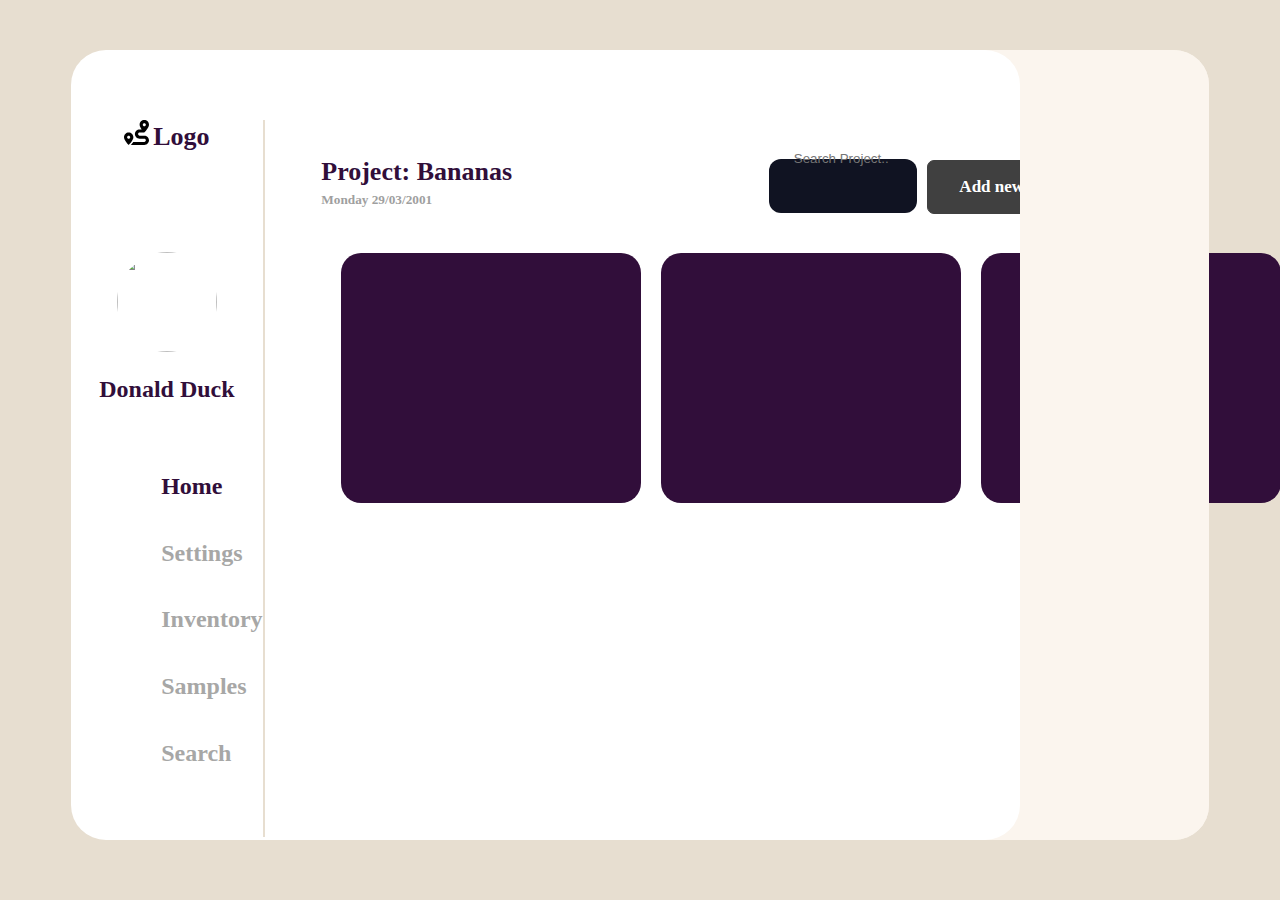
==== index.html @ 3c494915 "1" ====
<!DOCTYPE html>
<html lang="en">

<head>
    <meta charset="UTF-8">
    <meta http-equiv="X-UA-Compatible" content="IE=edge">
    <meta name="viewport" content="width=device-width, initial-scale=1.0">
    <link rel="stylesheet" href="https://cdnjs.cloudflare.com/ajax/libs/font-awesome/6.1.1/css/all.min.css"
        integrity="sha512-KfkfwYDsLkIlwQp6LFnl8zNdLGxu9YAA1QvwINks4PhcElQSvqcyVLLD9aMhXd13uQjoXtEKNosOWaZqXgel0g=="
        crossorigin="anonymous" referrerpolicy="no-referrer" />
    <link rel="stylesheet" href="style.css">
    <title>Document</title>
</head>

<body>
    <div class="main-div">

        <div class="left-div">

            <div class="inner-left-div">
                <img class="logo-img" src="./images/route-solid.svg">
                <h1>Logo</h1>
                <br>
                <img class="hero-left-img"
                    src="https://encrypted-tbn0.gstatic.com/images?q=tbn:ANd9GcQA7xiSD6hO0v89yjrR9Pq2LmM-7juZg6HToQ&usqp=CAU">
                <h2>Donald Duck</h2>
                <div class="menu-left">
                    <div class="menu-left-div">
                        <i class="fa-solid fa-house"></i>
                        <h2>Home</h2>
                    </div>
                    <div style="color: rgb(167, 167, 166);" class="menu-left-div">
                        <i class="fa-solid fa-gears"></i>
                        <h2>Settings</h2>
                    </div>
                    <div style="color: rgb(167, 167, 166);" class="menu-left-div">
                        <i class="fa-solid fa-toolbox"></i>
                        <h2>Inventory</h2>
                    </div>
                    <div style="color: rgb(167, 167, 166);" class="menu-left-div">
                        <i class="fa-solid fa-flask"></i>
                        <h2>Samples</h2>
                    </div>
                    <div style="color: rgb(167, 167, 166);" class="menu-left-div">
                        <i class="fa-solid fa-magnifying-glass"></i>
                        <h2>Search</h2>
                    </div>
                </div>
            </div>


        </div>
        <div class="ron">
            <div class="middle-div">
                <div class="middle-middle-div">
                    <div class="mid-top-bar">
                        <div class="project-mid-div">
                            <h1>Project: Bananas</h1>
                            <h5>Monday 29/03/2001</h5>
                        </div>
                     
                            <div class="inputDiv">
                             
                                    <div class="form">
                                        <form autocomplete=“off” class="form-1">
                                            <i class="fa-solid fa-magnifying-glass"></i>
                                             <input class="css-input " id="search"
                                            type="text" placeholder="Search Project.." autocomplete="off">
                                    </form>
                                    </div>
                          
                            </div>
                            <h6 href="#" class="myButton1">Add new </h6>
                   
    
                    </div>

                    <div class="middle-boxes">
                        <div class="box">

                        </div>
                        <div class="box">

                        </div>
                        <div class="box">

                        </div>
                        <div class="box">

                        </div>

                    </div>
                </div>
                
            </div>


            <div class="right-div"></div>
        </div>

    </div>
</body>

</html>
---- style.css ----
body{
   background-color: #E7DED0;
   color: #310E3A;
  
}
.main-div{
    display: grid;
    grid-template-columns: 17% 83%;
  
    width: 90%;
    margin: auto;
   margin-top: 50px;
   border-radius: 0 35px 35px 0;
 
}
.left-div{
background-color: rgb(255, 255, 255);
height:80vh;
padding-top: 70px;
border-radius: 35px 0 0 35px;


}


.inner-left-div{
    text-align: center;
    border-right: 2px solid #E7DED0;
}
.logo-img{
    width: 25px;
}
.inner-left-div > h1{
    display: inline;
    font-size: 26px;
}
.hero-left-img{
    width: 100px;
    height: 100px;
    border-radius: 50%;
    margin-top: 100px;
}
.middle-div{
    background-color: rgb(255, 255, 255);
    height:80vh;
    padding-top: 70px;
    border-radius: 0 35px 35px 0;
}
.right-div{
    background-color: #FBF5EE;
    height:80vh;
    padding-top: 70px;
    border-radius: 0 35px 35px 0;
  
    
}
.ron{
    display: grid;
    grid-template-columns: 80% 20%;
    background-color: #FBF5EE;
    border-radius: 0 35px 35px 0;
}
.menu-left-div{
    display: flex;
    justify-content: flex-start;
    padding-left: 75px;
}
.menu-left-div>i{
   margin-top: 25px;
}
.menu-left-div>h2{
    margin-left: 15px;
 }
 .menu-left-div>h2:hover{
    cursor: pointer;
 }
 .menu-left{
     margin-top: 50px;
     padding-bottom: 50px;
 }
 .mid-top-bar{
     display: flex;
    justify-content:space-between ; 
 }
 .mid-search-div{
width: 50px;
height: 50px;
background-color: #F4F4F5;

 }
 .myButton1 {
	background-color:#404040;
	border-radius:7px;
	border:1px solid #404040;
	display:inline-block;
	cursor:pointer;
	color:#ffffff;

	font-size:17px;
	padding:16px 31px;
	text-decoration:none;
    white-space: nowrap; 
    text-overflow: ellipsis;
    height: 100%;
	
}
.mid-right-top-search-div {
    display: flex;
   
}
.css-input {
  
    background-color: rgba(0,0,0,0.0);
    border-width: 0px;
    color: white;
    margin-left: 10%;
    position: relative;
   bottom: 20px;
    
   }
   .css-input:focus {
       outline:none;
   }
   .inputDiv {
    font-size: 16px;
    border-width: 0px;
    padding: 10px;
    background-color: #101322;
    color: #ffffff;
    display: inline-block;
    border-radius: 12px;
    width: 20%;
    height: 34px;
    margin-top: 39px;
    margin-right: 10px;
    margin-left: 40%;
}

.middle-middle-div{
    width:85%;
    margin: auto;
   
}
.project-mid-div{
    margin-top: 20px;
width: 300px;
white-space: nowrap; 
}
.project-mid-div>h1{
    font-size: 26px;
    margin-bottom: 0;
}
.project-mid-div>h5{
    color: #9f9f9f;
    margin-top: 5px;
    

}
.middle-boxes{
    display: flex;
    overflow-x: hidden;
   
    width: 2500px;
}
.box{
    width:300px;
    height: 250px;
    border-radius: 20px;
    background-color: #310E3A;
    margin-left: 20px;
   

}
.form{
    position: relative;
}
/* .form-1{  margin: 0;
    position: absolute;
    top: 50%;
    -ms-transform: translateY(-50%);
    transform: translateY(-50%); margin-left: 20px;
    } */
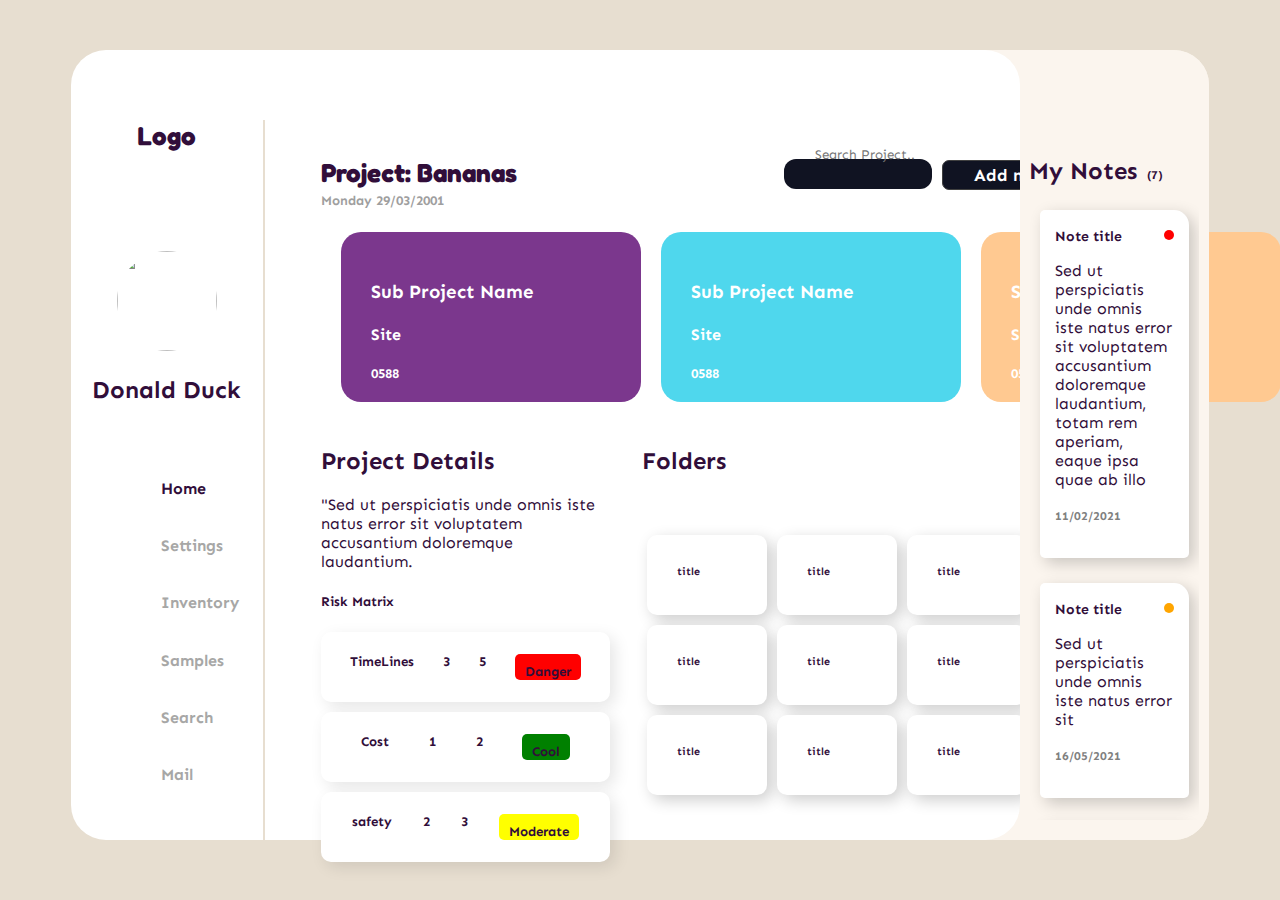
==== commit 3351cf14: "1" ====
--- a/index.html
+++ b/index.html
@@ -1,104 +1,215 @@
-<!DOCTYPE html>
-<html lang="en">
-
-<head>
-    <meta charset="UTF-8">
-    <meta http-equiv="X-UA-Compatible" content="IE=edge">
-    <meta name="viewport" content="width=device-width, initial-scale=1.0">
-    <link rel="stylesheet" href="https://cdnjs.cloudflare.com/ajax/libs/font-awesome/6.1.1/css/all.min.css"
-        integrity="sha512-KfkfwYDsLkIlwQp6LFnl8zNdLGxu9YAA1QvwINks4PhcElQSvqcyVLLD9aMhXd13uQjoXtEKNosOWaZqXgel0g=="
-        crossorigin="anonymous" referrerpolicy="no-referrer" />
-    <link rel="stylesheet" href="style.css">
-    <title>Document</title>
-</head>
-
-<body>
-    <div class="main-div">
-
-        <div class="left-div">
-
-            <div class="inner-left-div">
-                <img class="logo-img" src="./images/route-solid.svg">
-                <h1>Logo</h1>
-                <br>
-                <img class="hero-left-img"
-                    src="https://encrypted-tbn0.gstatic.com/images?q=tbn:ANd9GcQA7xiSD6hO0v89yjrR9Pq2LmM-7juZg6HToQ&usqp=CAU">
-                <h2>Donald Duck</h2>
-                <div class="menu-left">
-                    <div class="menu-left-div">
-                        <i class="fa-solid fa-house"></i>
-                        <h2>Home</h2>
-                    </div>
-                    <div style="color: rgb(167, 167, 166);" class="menu-left-div">
-                        <i class="fa-solid fa-gears"></i>
-                        <h2>Settings</h2>
-                    </div>
-                    <div style="color: rgb(167, 167, 166);" class="menu-left-div">
-                        <i class="fa-solid fa-toolbox"></i>
-                        <h2>Inventory</h2>
-                    </div>
-                    <div style="color: rgb(167, 167, 166);" class="menu-left-div">
-                        <i class="fa-solid fa-flask"></i>
-                        <h2>Samples</h2>
-                    </div>
-                    <div style="color: rgb(167, 167, 166);" class="menu-left-div">
-                        <i class="fa-solid fa-magnifying-glass"></i>
-                        <h2>Search</h2>
-                    </div>
-                </div>
-            </div>
-
-
-        </div>
-        <div class="ron">
-            <div class="middle-div">
-                <div class="middle-middle-div">
-                    <div class="mid-top-bar">
-                        <div class="project-mid-div">
-                            <h1>Project: Bananas</h1>
-                            <h5>Monday 29/03/2001</h5>
-                        </div>
-                     
-                            <div class="inputDiv">
-                             
-                                    <div class="form">
-                                        <form autocomplete=“off” class="form-1">
-                                            <i class="fa-solid fa-magnifying-glass"></i>
-                                             <input class="css-input " id="search"
-                                            type="text" placeholder="Search Project.." autocomplete="off">
-                                    </form>
-                                    </div>
-                          
-                            </div>
-                            <h6 href="#" class="myButton1">Add new </h6>
-                   
-    
-                    </div>
-
-                    <div class="middle-boxes">
-                        <div class="box">
-
-                        </div>
-                        <div class="box">
-
-                        </div>
-                        <div class="box">
-
-                        </div>
-                        <div class="box">
-
-                        </div>
-
-                    </div>
-                </div>
-                
-            </div>
-
-
-            <div class="right-div"></div>
-        </div>
-
-    </div>
-</body>
-
+<!DOCTYPE html>
+<html lang="en">
+
+<head>
+    <meta charset="UTF-8">
+    <meta http-equiv="X-UA-Compatible" content="IE=edge">
+    <meta name="viewport" content="width=device-width, initial-scale=1.0">
+    <link rel="stylesheet" href="https://cdnjs.cloudflare.com/ajax/libs/font-awesome/6.1.1/css/all.min.css"
+        integrity="sha512-KfkfwYDsLkIlwQp6LFnl8zNdLGxu9YAA1QvwINks4PhcElQSvqcyVLLD9aMhXd13uQjoXtEKNosOWaZqXgel0g=="
+        crossorigin="anonymous" referrerpolicy="no-referrer" />
+    <link rel="stylesheet" href="style.css">
+    <title>Document</title>
+</head>
+
+<body>
+    <div class="main-div">
+
+        <div class="left-div">
+
+            <div class="inner-left-div">
+               
+                <h1>Logo</h1>
+                <br>
+                <img class="hero-left-img"
+                    src="https://encrypted-tbn0.gstatic.com/images?q=tbn:ANd9GcQA7xiSD6hO0v89yjrR9Pq2LmM-7juZg6HToQ&usqp=CAU">
+                <h2>Donald Duck</h2>
+                <div class="menu-left">
+                    <div class="menu-left-div">
+                        <i class="fa-solid fa-house"></i>
+                        <h2>Home</h2>
+                    </div>
+                    <div style="color: rgb(167, 167, 166);" class="menu-left-div">
+                        <i class="fa-solid fa-gears"></i>
+                        <h2>Settings</h2>
+                    </div>
+                    <div style="color: rgb(167, 167, 166);" class="menu-left-div">
+                        <i class="fa-solid fa-toolbox"></i>
+                        <h2>Inventory</h2>
+                    </div>
+                    <div style="color: rgb(167, 167, 166);" class="menu-left-div">
+                        <i class="fa-solid fa-flask"></i>
+                        <h2>Samples</h2>
+                    </div>
+                    <div style="color: rgb(167, 167, 166);" class="menu-left-div">
+                        <i class="fa-solid fa-magnifying-glass"></i>
+                        <h2>Search</h2>
+                    </div>
+					  <div style="color: rgb(167, 167, 166);" class="menu-left-div">
+                       <i class="fa-solid fa-envelope-circle-check"></i>
+                        <h2>Mail</h2>
+                    </div>
+                </div>
+            </div>
+
+
+        </div>
+        <div class="ron">
+            <div class="middle-div">
+                <div class="middle-middle-div">
+                    <div class="mid-top-bar">
+                        <div class="project-mid-div">
+                            <h1>Project: Bananas</h1><i class="fa-solid fa-arrow-up-wide-short"></i>
+                            <h5>Monday 29/03/2001</h5>
+                        </div>
+                     
+                            <div class="inputDiv">
+                             
+                                    <div class="form">
+                                        <form autocomplete=“off” class="form-1">
+                                            <i class="fa-solid fa-magnifying-glass"></i>
+                                             <input class="css-input " id="search"
+                                            type="text" placeholder="Search Project.." autocomplete="off">
+                                    </form>
+                                    </div>
+                          
+                            </div>
+                            <h6 href="#" class="myButton1">Add new </h6>
+                   
+    
+                    </div>
+
+                    <div class="middle-boxes">
+                        <div class="box" style=" background-color:#7b378d">
+						<div>
+							<h3>Sub Project Name</h3>
+						<h4>Site</h4>
+							<h5>0588</h5>
+						</div>
+					
+
+                        </div>
+                        <div class="box" style=" background-color:#4fd7ed">
+						<div>
+							<h3>Sub Project Name</h3>
+						<h4>Site</h4>
+							<h5>0588</h5>
+						</div>
+
+                        </div>
+                        <div class="box" style=" background-color:#ffc991">
+						<div>
+							<h3>Sub Project Name</h3>
+						<h4>Site</h4>
+							<h5>0588</h5>
+						</div>
+
+                        </div>
+                     
+
+                    </div>
+					<div class="middle-bottom-div">
+					<div>
+					<h2>Project Details</h2>
+					<p>"Sed ut perspiciatis unde omnis iste natus error sit voluptatem accusantium doloremque laudantium. </p>
+					<h5>Risk Matrix</h5>
+					<div class="zz">
+					
+						<h5>TimeLines</h5>
+					<h5>3</h5>
+					<h5>5</h5>
+					<h5 class="zz-1">Danger</h5>
+					
+				
+					
+					</div>
+						<div class="zz">
+					
+						<h5>Cost</h5>
+					<h5>1</h5>
+					<h5>2</h5>
+					<h5 class="zz-2">Cool</h5>
+					
+				
+					
+					</div>
+						<div class="zz">
+					
+						<h5>safety</h5>
+					<h5>2</h5>
+					<h5>3</h5>
+					<h5 class="zz-3">Moderate</h5>
+					
+				
+					
+					</div>
+					</div>
+					<div>
+					<h2>Folders</h2>
+					<div class="xx">
+				
+					<div>
+					<i class="fa-solid fa-book"></i>
+						<h6>title</h6>
+						</div>
+						<div>
+							<i class="fa-solid fa-book-skull"></i>
+						<h6>title</h6>
+						</div>
+							<div>	<i class="fa-solid fa-user-group"></i>
+						<h6>title</h6></div>
+								<div>	<i class="fa-solid fa-calculator"></i>
+						<h6>title</h6></div>
+									<div>	<i class="fa-solid fa-square-poll-vertical"></i>
+						<h6>title</h6></div>
+										<div>	<i class="fa-solid fa-file-lines"></i>
+						<h6>title</h6></div>
+											<div>	<i class="fa-solid fa-flask-vial"></i>
+						<h6>title</h6></div>
+												<div>	<i class="fa-solid fa-registered"></i>
+						<h6>title</h6></div>
+													<div>	<i class="fa-solid fa-campground"></i>
+						<h6>title</h6></div>
+					
+					</div>
+						
+					</div>
+							
+							
+					</div>
+                </div>
+                
+            </div>
+
+
+            <div class="right-div">
+			<div class="right-top-div">
+			<div class="right-top-div-1">
+			<h2>My Notes<span style="font-size:12px;margin-left:10px;">(7)</span></h2>
+			<div class="note">
+			<h6>Note title</h6> <div></div>
+			<p>Sed ut perspiciatis unde omnis iste natus error sit voluptatem accusantium doloremque laudantium, totam rem aperiam, eaque ipsa quae ab illo</p>
+			<h5>11/02/2021</h5>
+			</div>
+			<div class="note">
+			<h6>Note title</h6> <div style="background-color:orange;"></div>
+			<p>Sed ut perspiciatis unde omnis iste natus error sit </p>
+			<h5>16/05/2021</h5>
+			</div>
+			
+					<div class="note">
+			<h6>Note title</h6> <div style="background-color:orange;"></div>
+			<p>Sed ut perspiciatis unde omnis iste natus error sit voluptatem accusantium doloremque laudantium. </p>
+			<h5>10/01/2022</h5>
+			</div>
+			</div>
+			</div>
+			
+			
+			</div>
+        </div>
+
+    </div>
+</body>
+
 </html>--- a/style.css
+++ b/style.css
@@ -1,183 +1,355 @@
-
-body{
-   background-color: #E7DED0;
-   color: #310E3A;
-  
-}
-.main-div{
-    display: grid;
-    grid-template-columns: 17% 83%;
-  
-    width: 90%;
-    margin: auto;
-   margin-top: 50px;
-   border-radius: 0 35px 35px 0;
- 
-}
-.left-div{
-background-color: rgb(255, 255, 255);
-height:80vh;
-padding-top: 70px;
-border-radius: 35px 0 0 35px;
-
-
-}
-
-
-.inner-left-div{
-    text-align: center;
-    border-right: 2px solid #E7DED0;
-}
-.logo-img{
-    width: 25px;
-}
-.inner-left-div > h1{
-    display: inline;
-    font-size: 26px;
-}
-.hero-left-img{
-    width: 100px;
-    height: 100px;
-    border-radius: 50%;
-    margin-top: 100px;
-}
-.middle-div{
-    background-color: rgb(255, 255, 255);
-    height:80vh;
-    padding-top: 70px;
-    border-radius: 0 35px 35px 0;
-}
-.right-div{
-    background-color: #FBF5EE;
-    height:80vh;
-    padding-top: 70px;
-    border-radius: 0 35px 35px 0;
-  
-    
-}
-.ron{
-    display: grid;
-    grid-template-columns: 80% 20%;
-    background-color: #FBF5EE;
-    border-radius: 0 35px 35px 0;
-}
-.menu-left-div{
-    display: flex;
-    justify-content: flex-start;
-    padding-left: 75px;
-}
-.menu-left-div>i{
-   margin-top: 25px;
-}
-.menu-left-div>h2{
-    margin-left: 15px;
- }
- .menu-left-div>h2:hover{
-    cursor: pointer;
- }
- .menu-left{
-     margin-top: 50px;
-     padding-bottom: 50px;
- }
- .mid-top-bar{
-     display: flex;
-    justify-content:space-between ; 
- }
- .mid-search-div{
-width: 50px;
-height: 50px;
-background-color: #F4F4F5;
-
- }
- .myButton1 {
-	background-color:#404040;
-	border-radius:7px;
-	border:1px solid #404040;
-	display:inline-block;
-	cursor:pointer;
-	color:#ffffff;
-
-	font-size:17px;
-	padding:16px 31px;
-	text-decoration:none;
-    white-space: nowrap; 
-    text-overflow: ellipsis;
-    height: 100%;
-	
-}
-.mid-right-top-search-div {
-    display: flex;
-   
-}
-.css-input {
-  
-    background-color: rgba(0,0,0,0.0);
-    border-width: 0px;
-    color: white;
-    margin-left: 10%;
-    position: relative;
-   bottom: 20px;
-    
-   }
-   .css-input:focus {
-       outline:none;
-   }
-   .inputDiv {
-    font-size: 16px;
-    border-width: 0px;
-    padding: 10px;
-    background-color: #101322;
-    color: #ffffff;
-    display: inline-block;
-    border-radius: 12px;
-    width: 20%;
-    height: 34px;
-    margin-top: 39px;
-    margin-right: 10px;
-    margin-left: 40%;
-}
-
-.middle-middle-div{
-    width:85%;
-    margin: auto;
-   
-}
-.project-mid-div{
-    margin-top: 20px;
-width: 300px;
-white-space: nowrap; 
-}
-.project-mid-div>h1{
-    font-size: 26px;
-    margin-bottom: 0;
-}
-.project-mid-div>h5{
-    color: #9f9f9f;
-    margin-top: 5px;
-    
-
-}
-.middle-boxes{
-    display: flex;
-    overflow-x: hidden;
-   
-    width: 2500px;
-}
-.box{
-    width:300px;
-    height: 250px;
-    border-radius: 20px;
-    background-color: #310E3A;
-    margin-left: 20px;
-   
-
-}
-.form{
-    position: relative;
-}
-/* .form-1{  margin: 0;
-    position: absolute;
-    top: 50%;
-    -ms-transform: translateY(-50%);
-    transform: translateY(-50%); margin-left: 20px;
-    } */+@import url('https://fonts.googleapis.com/css2?family=Baloo+Tammudu+2&family=Fredoka+One&family=Sen&display=swap');
+
+body{
+   background-color: #E7DED0;
+   color: #310E3A;
+  font-family: 'Fredoka One', cursive;
+}
+p{
+	
+	font-family: 'Sen', sans-serif;
+}
+h2{
+	
+	font-family: 'Sen', sans-serif;
+}
+
+h5{
+	
+	font-family: 'Sen', sans-serif;
+}
+h6{
+	
+	font-family: 'Sen', sans-serif;
+}
+.main-div{
+    display: grid;
+    grid-template-columns: 17% 83%;
+  
+    width: 90%;
+    margin: auto;
+   margin-top: 50px;
+   border-radius: 0 35px 35px 0;
+ 
+}
+.left-div{
+background-color: rgb(255, 255, 255);
+height:80vh;
+padding-top: 70px;
+border-radius: 35px 0 0 35px;
+
+
+}
+
+
+.inner-left-div{
+    text-align: center;
+    border-right: 2px solid #E7DED0;
+}
+.logo-img{
+    width: 25px;
+}
+.inner-left-div > h1{
+    display: inline;
+    font-size: 26px;
+}
+.hero-left-img{
+    width: 100px;
+    height: 100px;
+    border-radius: 50%;
+    margin-top: 100px;
+}
+.middle-div{
+    background-color: rgb(255, 255, 255);
+    height:80vh;
+    padding-top: 70px;
+    border-radius: 0 35px 35px 0;
+}
+.right-div{
+    background-color: #FBF5EE;
+    height:80vh;
+    padding-top: 70px;
+    border-radius: 0 35px 35px 0;
+  
+    
+}
+.ron{
+    display: grid;
+    grid-template-columns: 80% 20%;
+    background-color: #FBF5EE;
+    border-radius: 0 35px 35px 0;
+}
+.menu-left-div{
+    display: flex;
+    justify-content: flex-start;
+    padding-left: 75px;
+}
+.menu-left-div>i{
+   margin-top: 25px;
+}
+.menu-left-div>h2{
+    margin-left: 15px;
+	font-size:16px;
+	margin-top:25px;
+ }
+ .menu-left-div>h2:hover{
+    cursor: pointer;
+ }
+  .menu-left-div>i:hover{
+    cursor: pointer;
+ }
+ .menu-left{
+     margin-top: 50px;
+     padding-bottom: 50px;
+ }
+ .mid-top-bar{
+     display: flex;
+    justify-content:space-between ; 
+ }
+ .mid-search-div{
+width: 50px;
+height: 50px;
+background-color: #F4F4F5;
+
+ }
+ .myButton1 {
+	background-color:#101322;
+	border-radius:7px;
+	border:1px solid #404040;
+	display:inline-block;
+	cursor:pointer;
+	color:#ffffff;
+
+	font-size:17px;
+	padding:4px 31px;
+	text-decoration:none;
+    white-space: nowrap; 
+    text-overflow: ellipsis;
+    height: 100%;
+
+	
+}
+.mid-right-top-search-div {
+    display: flex;
+   
+}
+.css-input {
+  
+    background-color: rgba(0,0,0,0.0);
+    border-width: 0px;
+    color: white;
+    margin-left: 15%;
+    position: relative;
+   bottom: 20px;
+  font-family: 'Sen', sans-serif;
+    
+   }
+   .css-input:focus {
+       outline:none;
+   }
+   .inputDiv {
+    font-size: 16px;
+    border-width: 0px;
+    padding: 10px;
+    background-color: #101322;
+    color: #ffffff;
+    display: inline-block;
+    border-radius: 12px;
+    width: 20%;
+    height: 10px;
+    margin-top: 39px;
+    margin-right: 10px;
+    margin-left: 40%;
+}
+
+.middle-middle-div{
+    width:85%;
+    margin: auto;
+   
+}
+.middle-middle-div{
+    width:85%;
+    margin: auto;
+   
+}
+.project-mid-div{
+    margin-top: 20px;
+width: 300px;
+white-space: nowrap; 
+}
+.project-mid-div>h1{
+    font-size: 26px;
+    margin-bottom: 0;
+	display:inline-block;
+}
+.project-mid-div>i{
+    margin-left:10px;
+}
+.project-mid-div>i:hover{
+    cursor:pointer;
+}
+.project-mid-div>h5{
+    color: #9f9f9f;
+    margin-top: 5px;
+    
+
+}
+.middle-boxes{
+    display: flex;
+    overflow-x: hidden;
+   
+    width: 2500px;
+}
+.box{
+    width:300px;
+    height: 170px;
+    border-radius: 20px;
+    background-color: #310E3A;
+    margin-left: 20px;
+	font-family: 'Sen', sans-serif;
+   
+
+}
+.box > div{
+	padding-top:30px;
+ color:white;
+ width:80%;
+ margin:auto;
+   
+
+}
+.box:hover{
+cursor:pointer;
+   
+
+}
+.form{
+    position: relative;
+	bottom:6px;
+}
+.middle-bottom-div{
+	margin-top:25px;
+
+	height:400px;
+	display:grid;
+	grid-template-columns: 50% 50%;
+}
+.middle-bottom-div>div>p{
+	width:90%;
+}
+.zz{
+	width:90%;
+	height:70px;
+background-color: white;
+	margin-top:10px;
+		-webkit-box-shadow: 5px 5px 16px 0px rgba(0,0,0,0.1); 
+box-shadow: 5px 5px 16px 0px rgba(0,0,0,0.1);
+border-radius:10px;
+display:flex;
+    justify-content: space-evenly;
+}
+
+
+
+.zz-1{
+	background-color:red;
+	padding:10px;
+	border-radius:5px;
+}
+.zz-2{
+	background-color:green;
+	padding:10px;
+	border-radius:5px;
+}
+.zz-3{
+	background-color:yellow;
+	padding:10px;
+	border-radius:5px;
+}
+
+.xx{
+	margin-top:55px;
+	display:grid;
+	  grid-template-columns: auto auto auto;
+	}
+.xx>div{
+	width:120px;
+	height:80px;
+	    background-color: white;
+	margin:5px;
+	border-radius:10px;
+	color: #310E3A;
+	-webkit-box-shadow: 5px 5px 16px 0px rgba(0,0,0,0.2); 
+box-shadow: 5px 5px 16px 0px rgba(0,0,0,0.2);
+}	
+.xx{
+width:100px;
+}
+.xx>div>i{
+	margin-top:25px;
+	margin-left:30px;
+	
+}	
+.xx>div>h6{
+	margin-top:10px;
+	margin-left:30px;
+}
+.xx>div>i:hover{
+cursor:pointer;
+	
+}	
+.right-top-div{
+	width:90%;
+	margin:auto;
+	height:700px;
+	overflow-y:scroll;
+	
+}
+.right-top-div::-webkit-scrollbar {
+  display: none;
+}
+.right-top-div-1{
+	
+	margin-top:36px;
+	
+}
+.note{
+	
+	width:70%;
+	margin:auto;
+	background-color:yellow;
+	border-radius:5px 15px 5px 5px;
+	background-color:white;
+		padding:15px ;
+			-webkit-box-shadow: 5px 5px 16px 0px rgba(0,0,0,0.2); 
+box-shadow: 5px 5px 16px 0px rgba(0,0,0,0.2);
+margin-top:25px;
+
+}
+.note>div{
+	background-color:red;
+	width:10px;
+	height:10px;
+	border-radius:50%;
+	display:inline-block;
+	float:right;
+	margin-top:5px;
+	
+	
+}
+.note > h6{
+	display:inline-block;
+	font-size:14px;
+	margin:0;
+
+}
+.note>h5{
+	color:gray;
+	font-size:12px; 
+	
+}
+.note>div:hover{
+	
+	cursor:pointer;
+}
+	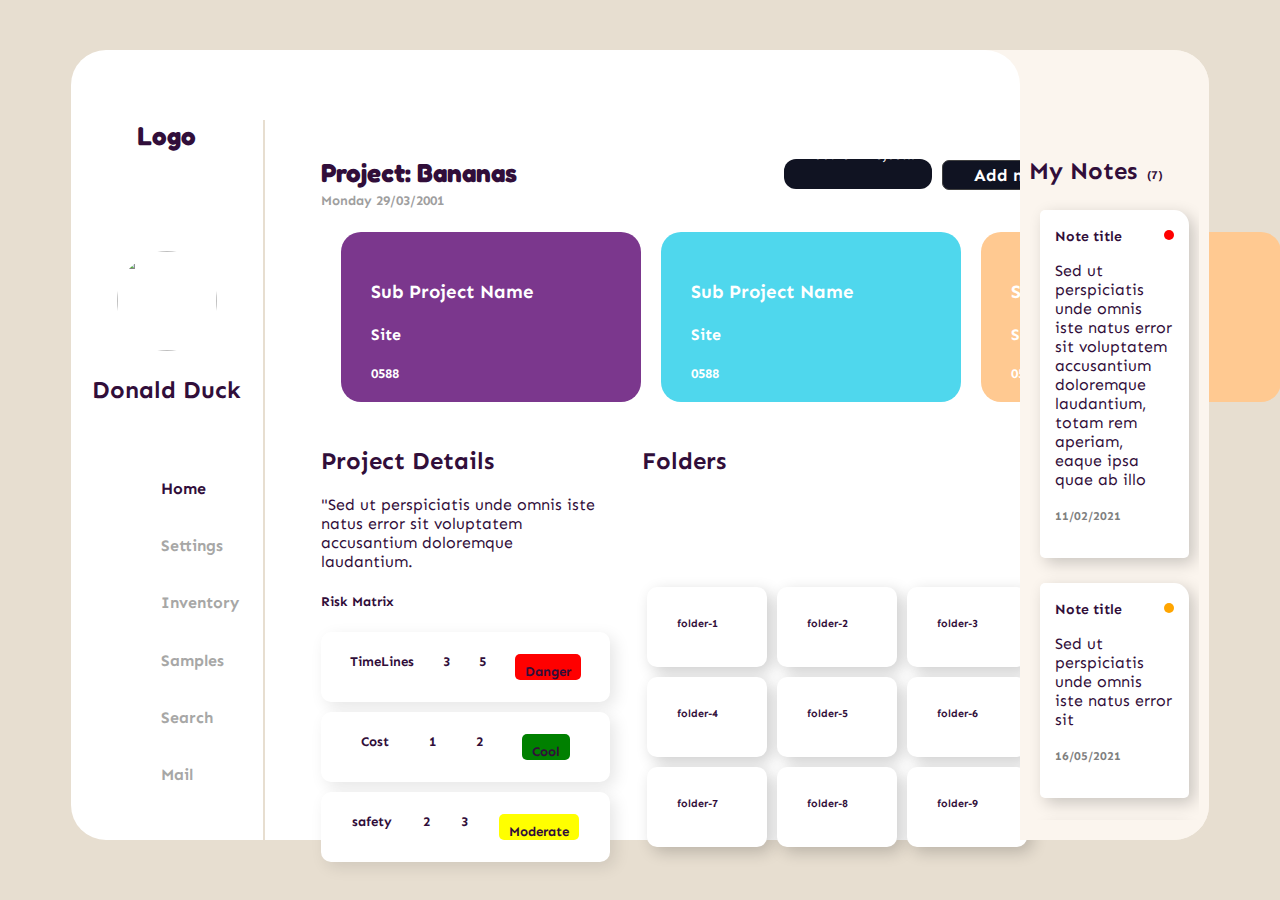
==== commit e35c63bd: "1" ====
--- a/index.html
+++ b/index.html
@@ -1,215 +1,246 @@
-<!DOCTYPE html>
-<html lang="en">
-
-<head>
-    <meta charset="UTF-8">
-    <meta http-equiv="X-UA-Compatible" content="IE=edge">
-    <meta name="viewport" content="width=device-width, initial-scale=1.0">
-    <link rel="stylesheet" href="https://cdnjs.cloudflare.com/ajax/libs/font-awesome/6.1.1/css/all.min.css"
-        integrity="sha512-KfkfwYDsLkIlwQp6LFnl8zNdLGxu9YAA1QvwINks4PhcElQSvqcyVLLD9aMhXd13uQjoXtEKNosOWaZqXgel0g=="
-        crossorigin="anonymous" referrerpolicy="no-referrer" />
-    <link rel="stylesheet" href="style.css">
-    <title>Document</title>
-</head>
-
-<body>
-    <div class="main-div">
-
-        <div class="left-div">
-
-            <div class="inner-left-div">
-               
-                <h1>Logo</h1>
-                <br>
-                <img class="hero-left-img"
-                    src="https://encrypted-tbn0.gstatic.com/images?q=tbn:ANd9GcQA7xiSD6hO0v89yjrR9Pq2LmM-7juZg6HToQ&usqp=CAU">
-                <h2>Donald Duck</h2>
-                <div class="menu-left">
-                    <div class="menu-left-div">
-                        <i class="fa-solid fa-house"></i>
-                        <h2>Home</h2>
-                    </div>
-                    <div style="color: rgb(167, 167, 166);" class="menu-left-div">
-                        <i class="fa-solid fa-gears"></i>
-                        <h2>Settings</h2>
-                    </div>
-                    <div style="color: rgb(167, 167, 166);" class="menu-left-div">
-                        <i class="fa-solid fa-toolbox"></i>
-                        <h2>Inventory</h2>
-                    </div>
-                    <div style="color: rgb(167, 167, 166);" class="menu-left-div">
-                        <i class="fa-solid fa-flask"></i>
-                        <h2>Samples</h2>
-                    </div>
-                    <div style="color: rgb(167, 167, 166);" class="menu-left-div">
-                        <i class="fa-solid fa-magnifying-glass"></i>
-                        <h2>Search</h2>
-                    </div>
-					  <div style="color: rgb(167, 167, 166);" class="menu-left-div">
-                       <i class="fa-solid fa-envelope-circle-check"></i>
-                        <h2>Mail</h2>
-                    </div>
-                </div>
-            </div>
-
-
-        </div>
-        <div class="ron">
-            <div class="middle-div">
-                <div class="middle-middle-div">
-                    <div class="mid-top-bar">
-                        <div class="project-mid-div">
-                            <h1>Project: Bananas</h1><i class="fa-solid fa-arrow-up-wide-short"></i>
-                            <h5>Monday 29/03/2001</h5>
-                        </div>
-                     
-                            <div class="inputDiv">
-                             
-                                    <div class="form">
-                                        <form autocomplete=“off” class="form-1">
-                                            <i class="fa-solid fa-magnifying-glass"></i>
-                                             <input class="css-input " id="search"
-                                            type="text" placeholder="Search Project.." autocomplete="off">
-                                    </form>
-                                    </div>
-                          
-                            </div>
-                            <h6 href="#" class="myButton1">Add new </h6>
-                   
-    
-                    </div>
-
-                    <div class="middle-boxes">
-                        <div class="box" style=" background-color:#7b378d">
-						<div>
-							<h3>Sub Project Name</h3>
-						<h4>Site</h4>
-							<h5>0588</h5>
-						</div>
-					
-
-                        </div>
-                        <div class="box" style=" background-color:#4fd7ed">
-						<div>
-							<h3>Sub Project Name</h3>
-						<h4>Site</h4>
-							<h5>0588</h5>
-						</div>
-
-                        </div>
-                        <div class="box" style=" background-color:#ffc991">
-						<div>
-							<h3>Sub Project Name</h3>
-						<h4>Site</h4>
-							<h5>0588</h5>
-						</div>
-
-                        </div>
-                     
-
-                    </div>
-					<div class="middle-bottom-div">
-					<div>
-					<h2>Project Details</h2>
-					<p>"Sed ut perspiciatis unde omnis iste natus error sit voluptatem accusantium doloremque laudantium. </p>
-					<h5>Risk Matrix</h5>
-					<div class="zz">
-					
-						<h5>TimeLines</h5>
-					<h5>3</h5>
-					<h5>5</h5>
-					<h5 class="zz-1">Danger</h5>
-					
-				
-					
-					</div>
-						<div class="zz">
-					
-						<h5>Cost</h5>
-					<h5>1</h5>
-					<h5>2</h5>
-					<h5 class="zz-2">Cool</h5>
-					
-				
-					
-					</div>
-						<div class="zz">
-					
-						<h5>safety</h5>
-					<h5>2</h5>
-					<h5>3</h5>
-					<h5 class="zz-3">Moderate</h5>
-					
-				
-					
-					</div>
-					</div>
-					<div>
-					<h2>Folders</h2>
-					<div class="xx">
-				
-					<div>
-					<i class="fa-solid fa-book"></i>
-						<h6>title</h6>
-						</div>
-						<div>
-							<i class="fa-solid fa-book-skull"></i>
-						<h6>title</h6>
-						</div>
-							<div>	<i class="fa-solid fa-user-group"></i>
-						<h6>title</h6></div>
-								<div>	<i class="fa-solid fa-calculator"></i>
-						<h6>title</h6></div>
-									<div>	<i class="fa-solid fa-square-poll-vertical"></i>
-						<h6>title</h6></div>
-										<div>	<i class="fa-solid fa-file-lines"></i>
-						<h6>title</h6></div>
-											<div>	<i class="fa-solid fa-flask-vial"></i>
-						<h6>title</h6></div>
-												<div>	<i class="fa-solid fa-registered"></i>
-						<h6>title</h6></div>
-													<div>	<i class="fa-solid fa-campground"></i>
-						<h6>title</h6></div>
-					
-					</div>
-						
-					</div>
-							
-							
-					</div>
-                </div>
-                
-            </div>
-
-
-            <div class="right-div">
-			<div class="right-top-div">
-			<div class="right-top-div-1">
-			<h2>My Notes<span style="font-size:12px;margin-left:10px;">(7)</span></h2>
-			<div class="note">
-			<h6>Note title</h6> <div></div>
-			<p>Sed ut perspiciatis unde omnis iste natus error sit voluptatem accusantium doloremque laudantium, totam rem aperiam, eaque ipsa quae ab illo</p>
-			<h5>11/02/2021</h5>
-			</div>
-			<div class="note">
-			<h6>Note title</h6> <div style="background-color:orange;"></div>
-			<p>Sed ut perspiciatis unde omnis iste natus error sit </p>
-			<h5>16/05/2021</h5>
-			</div>
-			
-					<div class="note">
-			<h6>Note title</h6> <div style="background-color:orange;"></div>
-			<p>Sed ut perspiciatis unde omnis iste natus error sit voluptatem accusantium doloremque laudantium. </p>
-			<h5>10/01/2022</h5>
-			</div>
-			</div>
-			</div>
-			
-			
-			</div>
-        </div>
-
-    </div>
-</body>
-
+<!DOCTYPE html>
+<html lang="en">
+
+<head>
+    <meta charset="UTF-8">
+    <meta http-equiv="X-UA-Compatible" content="IE=edge">
+    <meta name="viewport" content="width=device-width, initial-scale=1.0">
+    <link rel="stylesheet" href="https://cdnjs.cloudflare.com/ajax/libs/font-awesome/6.1.1/css/all.min.css"
+        integrity="sha512-KfkfwYDsLkIlwQp6LFnl8zNdLGxu9YAA1QvwINks4PhcElQSvqcyVLLD9aMhXd13uQjoXtEKNosOWaZqXgel0g=="
+        crossorigin="anonymous" referrerpolicy="no-referrer" />
+    <link rel="stylesheet" href="style.css">
+    <title>Document</title>
+</head>
+
+<body>
+    <div class="main-div">
+
+        <div class="left-div">
+
+            <div class="inner-left-div">
+
+                <h1>Logo</h1>
+                <br>
+                <img class="hero-left-img"
+                    src="https://encrypted-tbn0.gstatic.com/images?q=tbn:ANd9GcQA7xiSD6hO0v89yjrR9Pq2LmM-7juZg6HToQ&usqp=CAU">
+                <h2>Donald Duck</h2>
+                <div class="menu-left">
+                    <div class="menu-left-div"  >
+                        <i class="fa-solid fa-house" onclick="Home()"></i>
+                        <h2>Home</h2>
+                    </div>
+                    <div style="color: rgb(167, 167, 166);" class="menu-left-div">
+                        <i class="fa-solid fa-gears"></i>
+                        <h2>Settings</h2>
+                    </div>
+                    <div style="color: rgb(167, 167, 166);" class="menu-left-div">
+                        <i class="fa-solid fa-toolbox"></i>
+                        <h2>Inventory</h2>
+                    </div>
+                    <div style="color: rgb(167, 167, 166);" class="menu-left-div">
+                        <i class="fa-solid fa-flask"></i>
+                        <h2>Samples</h2>
+                    </div>
+                    <div style="color: rgb(167, 167, 166);" class="menu-left-div">
+                        <i class="fa-solid fa-magnifying-glass"></i>
+                        <h2>Search</h2>
+                    </div>
+                    <div style="color: rgb(167, 167, 166);" class="menu-left-div">
+                        <i class="fa-solid fa-envelope-circle-check"></i>
+                        <h2>Mail</h2>
+                    </div>
+                </div>
+            </div>
+
+
+        </div>
+        <div class="ron">
+            <div class="middle-div">
+                <div class="middle-middle-div" id="middle-middle-div">
+                    <div class="mid-top-bar">
+                        <div class="project-mid-div">
+                            <h1>Project: Bananas</h1><i class="fa-solid fa-arrow-up-wide-short"></i>
+                            <h5>Monday 29/03/2001</h5>
+                        </div>
+
+                        <div class="inputDiv">
+
+                            <div class="form">
+                                <form autocomplete=“off” class="form-1">
+                                    <i class="fa-solid fa-magnifying-glass"></i>
+                                    <input class="css-input " id="search" type="text" placeholder="Search Project.."
+                                        autocomplete="off">
+                                </form>
+                            </div>
+
+                        </div>
+                        <h6 href="#" class="myButton1">Add new </h6>
+
+
+                    </div>
+
+                    <div class="middle-boxes">
+                        <div class="box" style=" background-color:#7b378d">
+                            <div>
+                                <h3>Sub Project Name</h3>
+                                <h4>Site</h4>
+                                <h5>0588</h5>
+                            </div>
+
+
+                        </div>
+                        <div class="box" style=" background-color:#4fd7ed">
+                            <div>
+                                <h3>Sub Project Name</h3>
+                                <h4>Site</h4>
+                                <h5>0588</h5>
+                            </div>
+
+                        </div>
+                        <div class="box" style=" background-color:#ffc991">
+                            <div>
+                                <h3>Sub Project Name</h3>
+                                <h4>Site</h4>
+                                <h5>0588</h5>
+                            </div>
+
+                        </div>
+
+
+                    </div>
+                    <div class="middle-bottom-div">
+                        <div>
+                            <h2>Project Details</h2>
+                            <p>"Sed ut perspiciatis unde omnis iste natus error sit voluptatem accusantium doloremque
+                                laudantium. </p>
+                            <h5>Risk Matrix</h5>
+                            <div class="zz">
+
+                                <h5>TimeLines</h5>
+                                <h5>3</h5>
+                                <h5>5</h5>
+                                <h5 class="zz-1">Danger</h5>
+
+
+
+                            </div>
+                            <div class="zz">
+
+                                <h5>Cost</h5>
+                                <h5>1</h5>
+                                <h5>2</h5>
+                                <h5 class="zz-2">Cool</h5>
+
+
+
+                            </div>
+                            <div class="zz">
+
+                                <h5>safety</h5>
+                                <h5>2</h5>
+                                <h5>3</h5>
+                                <h5 class="zz-3">Moderate</h5>
+
+
+
+                            </div>
+                        </div>
+                        <div>
+                            <h2>Folders</h2>
+                            <h6 id="folder-name">fsdff<span><i class="fa-solid fa-arrow-up-short-wide"></i></span></h6>
+                            <div class="xx" id="xx">
+                               
+                                    <!-- <div >
+                                        <i onclick="EnterSubFolder()" class="fa-solid fa-book"></i>
+                                        <h6 >menu 1</h6>
+                                    </div>
+                                    <div>
+                                        <i class="fa-solid fa-book-skull"></i>
+                                        <h6>menu 2</h6>
+                                    </div>
+                                    <div> <i class="fa-solid fa-user-group"></i>
+                                        <h6>menu 3</h6>
+                                    </div>
+                                    <div> <i class="fa-solid fa-calculator"></i>
+                                        <h6>menu 4</h6>
+                                    </div>
+                                    <div> <i class="fa-solid fa-square-poll-vertical"></i>
+                                        <h6>menu 5</h6>
+                                    </div>
+                                    <div> <i class="fa-solid fa-file-lines"></i>
+                                        <h6>menu 6</h6>
+                                    </div>
+                                    <div> <i class="fa-solid fa-flask-vial"></i>
+                                        <h6>menu 7</h6>
+                                    </div>
+                                    <div> <i class="fa-solid fa-registered"></i>
+                                        <h6>menu 8</h6>
+                                    </div>
+                                    <div> <i class="fa-solid fa-campground"></i>
+                                        <h6>menu 9</h6>
+                                    </div> -->
+                               
+                                
+
+                            </div>
+                            <div class="xx xx-x">
+
+                                <div>
+                                    <i onclick="" class="fa-solid fa-book"></i>
+                                    <h6 >menu 1</h6>
+                                </div>
+                                <div>
+                                    <i class="fa-solid fa-book-skull"></i>
+                                    <h6>menu 2</h6>
+                                </div>
+                              
+
+                            </div>
+
+                        </div>
+
+
+                    </div>
+                </div>
+
+            </div>
+
+
+            <div class="right-div">
+                <div class="right-top-div">
+                    <div class="right-top-div-1">
+                        <h2>My Notes<span style="font-size:12px;margin-left:10px;">(7)</span></h2>
+                        <div class="note">
+                            <h6>Note title</h6>
+                            <div></div>
+                            <p>Sed ut perspiciatis unde omnis iste natus error sit voluptatem accusantium doloremque
+                                laudantium, totam rem aperiam, eaque ipsa quae ab illo</p>
+                            <h5>11/02/2021</h5>
+                        </div>
+                        <div class="note">
+                            <h6>Note title</h6>
+                            <div style="background-color:orange;"></div>
+                            <p>Sed ut perspiciatis unde omnis iste natus error sit </p>
+                            <h5>16/05/2021</h5>
+                        </div>
+
+                        <div class="note">
+                            <h6>Note title</h6>
+                            <div style="background-color:orange;"></div>
+                            <p>Sed ut perspiciatis unde omnis iste natus error sit voluptatem accusantium doloremque
+                                laudantium. </p>
+                            <h5>10/01/2022</h5>
+                        </div>
+                    </div>
+                </div>
+
+
+            </div>
+        </div>
+
+    </div>
+    <script src="main.js"></script>
+    
+</body>
+
 </html>--- a/style.css
+++ b/style.css
@@ -1,355 +1,368 @@
-@import url('https://fonts.googleapis.com/css2?family=Baloo+Tammudu+2&family=Fredoka+One&family=Sen&display=swap');
-
-body{
-   background-color: #E7DED0;
-   color: #310E3A;
-  font-family: 'Fredoka One', cursive;
-}
-p{
-	
-	font-family: 'Sen', sans-serif;
-}
-h2{
-	
-	font-family: 'Sen', sans-serif;
-}
-
-h5{
-	
-	font-family: 'Sen', sans-serif;
-}
-h6{
-	
-	font-family: 'Sen', sans-serif;
-}
-.main-div{
-    display: grid;
-    grid-template-columns: 17% 83%;
-  
-    width: 90%;
-    margin: auto;
-   margin-top: 50px;
-   border-radius: 0 35px 35px 0;
- 
-}
-.left-div{
-background-color: rgb(255, 255, 255);
-height:80vh;
-padding-top: 70px;
-border-radius: 35px 0 0 35px;
-
-
-}
-
-
-.inner-left-div{
-    text-align: center;
-    border-right: 2px solid #E7DED0;
-}
-.logo-img{
-    width: 25px;
-}
-.inner-left-div > h1{
-    display: inline;
-    font-size: 26px;
-}
-.hero-left-img{
-    width: 100px;
-    height: 100px;
-    border-radius: 50%;
-    margin-top: 100px;
-}
-.middle-div{
-    background-color: rgb(255, 255, 255);
-    height:80vh;
-    padding-top: 70px;
-    border-radius: 0 35px 35px 0;
-}
-.right-div{
-    background-color: #FBF5EE;
-    height:80vh;
-    padding-top: 70px;
-    border-radius: 0 35px 35px 0;
-  
-    
-}
-.ron{
-    display: grid;
-    grid-template-columns: 80% 20%;
-    background-color: #FBF5EE;
-    border-radius: 0 35px 35px 0;
-}
-.menu-left-div{
-    display: flex;
-    justify-content: flex-start;
-    padding-left: 75px;
-}
-.menu-left-div>i{
-   margin-top: 25px;
-}
-.menu-left-div>h2{
-    margin-left: 15px;
-	font-size:16px;
-	margin-top:25px;
- }
- .menu-left-div>h2:hover{
-    cursor: pointer;
- }
-  .menu-left-div>i:hover{
-    cursor: pointer;
- }
- .menu-left{
-     margin-top: 50px;
-     padding-bottom: 50px;
- }
- .mid-top-bar{
-     display: flex;
-    justify-content:space-between ; 
- }
- .mid-search-div{
-width: 50px;
-height: 50px;
-background-color: #F4F4F5;
-
- }
- .myButton1 {
-	background-color:#101322;
-	border-radius:7px;
-	border:1px solid #404040;
-	display:inline-block;
-	cursor:pointer;
-	color:#ffffff;
-
-	font-size:17px;
-	padding:4px 31px;
-	text-decoration:none;
-    white-space: nowrap; 
-    text-overflow: ellipsis;
-    height: 100%;
-
-	
-}
-.mid-right-top-search-div {
-    display: flex;
-   
-}
-.css-input {
-  
-    background-color: rgba(0,0,0,0.0);
-    border-width: 0px;
-    color: white;
-    margin-left: 15%;
-    position: relative;
-   bottom: 20px;
-  font-family: 'Sen', sans-serif;
-    
-   }
-   .css-input:focus {
-       outline:none;
-   }
-   .inputDiv {
-    font-size: 16px;
-    border-width: 0px;
-    padding: 10px;
-    background-color: #101322;
-    color: #ffffff;
-    display: inline-block;
-    border-radius: 12px;
-    width: 20%;
-    height: 10px;
-    margin-top: 39px;
-    margin-right: 10px;
-    margin-left: 40%;
-}
-
-.middle-middle-div{
-    width:85%;
-    margin: auto;
-   
-}
-.middle-middle-div{
-    width:85%;
-    margin: auto;
-   
-}
-.project-mid-div{
-    margin-top: 20px;
-width: 300px;
-white-space: nowrap; 
-}
-.project-mid-div>h1{
-    font-size: 26px;
-    margin-bottom: 0;
-	display:inline-block;
-}
-.project-mid-div>i{
-    margin-left:10px;
-}
-.project-mid-div>i:hover{
-    cursor:pointer;
-}
-.project-mid-div>h5{
-    color: #9f9f9f;
-    margin-top: 5px;
-    
-
-}
-.middle-boxes{
-    display: flex;
-    overflow-x: hidden;
-   
-    width: 2500px;
-}
-.box{
-    width:300px;
-    height: 170px;
-    border-radius: 20px;
-    background-color: #310E3A;
-    margin-left: 20px;
-	font-family: 'Sen', sans-serif;
-   
-
-}
-.box > div{
-	padding-top:30px;
- color:white;
- width:80%;
- margin:auto;
-   
-
-}
-.box:hover{
-cursor:pointer;
-   
-
-}
-.form{
-    position: relative;
-	bottom:6px;
-}
-.middle-bottom-div{
-	margin-top:25px;
-
-	height:400px;
-	display:grid;
-	grid-template-columns: 50% 50%;
-}
-.middle-bottom-div>div>p{
-	width:90%;
-}
-.zz{
-	width:90%;
-	height:70px;
-background-color: white;
-	margin-top:10px;
-		-webkit-box-shadow: 5px 5px 16px 0px rgba(0,0,0,0.1); 
-box-shadow: 5px 5px 16px 0px rgba(0,0,0,0.1);
-border-radius:10px;
-display:flex;
-    justify-content: space-evenly;
-}
-
-
-
-.zz-1{
-	background-color:red;
-	padding:10px;
-	border-radius:5px;
-}
-.zz-2{
-	background-color:green;
-	padding:10px;
-	border-radius:5px;
-}
-.zz-3{
-	background-color:yellow;
-	padding:10px;
-	border-radius:5px;
-}
-
-.xx{
-	margin-top:55px;
-	display:grid;
-	  grid-template-columns: auto auto auto;
-	}
-.xx>div{
-	width:120px;
-	height:80px;
-	    background-color: white;
-	margin:5px;
-	border-radius:10px;
-	color: #310E3A;
-	-webkit-box-shadow: 5px 5px 16px 0px rgba(0,0,0,0.2); 
-box-shadow: 5px 5px 16px 0px rgba(0,0,0,0.2);
-}	
-.xx{
-width:100px;
-}
-.xx>div>i{
-	margin-top:25px;
-	margin-left:30px;
-	
-}	
-.xx>div>h6{
-	margin-top:10px;
-	margin-left:30px;
-}
-.xx>div>i:hover{
-cursor:pointer;
-	
-}	
-.right-top-div{
-	width:90%;
-	margin:auto;
-	height:700px;
-	overflow-y:scroll;
-	
-}
-.right-top-div::-webkit-scrollbar {
-  display: none;
-}
-.right-top-div-1{
-	
-	margin-top:36px;
-	
-}
-.note{
-	
-	width:70%;
-	margin:auto;
-	background-color:yellow;
-	border-radius:5px 15px 5px 5px;
-	background-color:white;
-		padding:15px ;
-			-webkit-box-shadow: 5px 5px 16px 0px rgba(0,0,0,0.2); 
-box-shadow: 5px 5px 16px 0px rgba(0,0,0,0.2);
-margin-top:25px;
-
-}
-.note>div{
-	background-color:red;
-	width:10px;
-	height:10px;
-	border-radius:50%;
-	display:inline-block;
-	float:right;
-	margin-top:5px;
-	
-	
-}
-.note > h6{
-	display:inline-block;
-	font-size:14px;
-	margin:0;
-
-}
-.note>h5{
-	color:gray;
-	font-size:12px; 
-	
-}
-.note>div:hover{
-	
-	cursor:pointer;
-}
+@import url('https://fonts.googleapis.com/css2?family=Baloo+Tammudu+2&family=Fredoka+One&family=Sen&display=swap');
+
+body{
+   background-color: #E7DED0;
+   color: #310E3A;
+  font-family: 'Fredoka One', cursive;
+}
+p{
+	
+	font-family: 'Sen', sans-serif;
+}
+h2{
+	
+	font-family: 'Sen', sans-serif;
+}
+
+h5{
+	
+	font-family: 'Sen', sans-serif;
+}
+h6{
+	
+	font-family: 'Sen', sans-serif;
+}
+.main-div{
+    display: grid;
+    grid-template-columns: 17% 83%;
+  
+    width: 90%;
+    margin: auto;
+   margin-top: 50px;
+   border-radius: 0 35px 35px 0;
+ 
+}
+.left-div{
+background-color: rgb(255, 255, 255);
+height:80vh;
+padding-top: 70px;
+border-radius: 35px 0 0 35px;
+
+
+}
+
+
+.inner-left-div{
+    text-align: center;
+    border-right: 2px solid #E7DED0;
+}
+.logo-img{
+    width: 25px;
+}
+.inner-left-div > h1{
+    display: inline;
+    font-size: 26px;
+}
+.hero-left-img{
+    width: 100px;
+    height: 100px;
+    border-radius: 50%;
+    margin-top: 100px;
+}
+.middle-div{
+    background-color: rgb(255, 255, 255);
+    height:80vh;
+    padding-top: 70px;
+    border-radius: 0 35px 35px 0;
+}
+.right-div{
+    background-color: #FBF5EE;
+    height:80vh;
+    padding-top: 70px;
+    border-radius: 0 35px 35px 0;
+  
+    
+}
+.ron{
+    display: grid;
+    grid-template-columns: 80% 20%;
+    background-color: #FBF5EE;
+    border-radius: 0 35px 35px 0;
+}
+.menu-left-div{
+    display: flex;
+    justify-content: flex-start;
+    padding-left: 75px;
+}
+.menu-left-div>i{
+   margin-top: 25px;
+}
+.menu-left-div>h2{
+    margin-left: 15px;
+	font-size:16px;
+	margin-top:25px;
+ }
+ .menu-left-div>h2:hover{
+    cursor: pointer;
+ }
+  .menu-left-div>i:hover{
+    cursor: pointer;
+ }
+ .menu-left{
+     margin-top: 50px;
+     padding-bottom: 50px;
+ }
+ .mid-top-bar{
+     display: flex;
+    justify-content:space-between ; 
+ }
+ .mid-search-div{
+width: 50px;
+height: 50px;
+background-color: #F4F4F5;
+
+ }
+ .myButton1 {
+	background-color:#101322;
+	border-radius:7px;
+	border:1px solid #404040;
+	display:inline-block;
+	cursor:pointer;
+	color:#ffffff;
+
+	font-size:17px;
+	padding:4px 31px;
+	text-decoration:none;
+    white-space: nowrap; 
+    text-overflow: ellipsis;
+    height: 100%;
+
+	
+}
+.mid-right-top-search-div {
+    display: flex;
+   
+}
+.css-input {
+  
+    background-color: rgba(0,0,0,0.0);
+    border-width: 0px;
+    color: white;
+    margin-left: 15%;
+    position: relative;
+   bottom: 20px;
+  font-family: 'Sen', sans-serif;
+    
+   }
+   .css-input:focus {
+       outline:none;
+   }
+   .css-input::placeholder {
+    color: white;
+    opacity: 1; /* Firefox */
+  }
+   .inputDiv {
+    font-size: 16px;
+    border-width: 0px;
+    padding: 10px;
+    background-color: #101322;
+    color: #ffffff;
+    display: inline-block;
+    border-radius: 12px;
+    width: 20%;
+    height: 10px;
+    margin-top: 39px;
+    margin-right: 10px;
+    margin-left: 40%;
+}
+
+.middle-middle-div{
+    width:85%;
+    margin: auto;
+   
+}
+.middle-middle-div{
+    width:85%;
+    margin: auto;
+   
+}
+.project-mid-div{
+    margin-top: 20px;
+width: 300px;
+white-space: nowrap; 
+}
+.project-mid-div>h1{
+    font-size: 26px;
+    margin-bottom: 0;
+	display:inline-block;
+}
+.project-mid-div>i{
+    margin-left:10px;
+}
+.project-mid-div>i:hover{
+    cursor:pointer;
+}
+.project-mid-div>h5{
+    color: #9f9f9f;
+    margin-top: 5px;
+    
+
+}
+.middle-boxes{
+    display: flex;
+    overflow-x: hidden;
+   
+    width: 2500px;
+}
+.box{
+    width:300px;
+    height: 170px;
+    border-radius: 20px;
+    background-color: #310E3A;
+    margin-left: 20px;
+	font-family: 'Sen', sans-serif;
+   
+
+}
+.box > div{
+	padding-top:30px;
+ color:white;
+ width:80%;
+ margin:auto;
+   
+
+}
+.box:hover{
+cursor:pointer;
+   
+
+}
+.form{
+    position: relative;
+	bottom:6px;
+}
+.middle-bottom-div{
+	margin-top:25px;
+
+	height:400px;
+	display:grid;
+	grid-template-columns: 50% 50%;
+}
+.middle-bottom-div>div>p{
+	width:90%;
+}
+.zz{
+	width:90%;
+	height:70px;
+background-color: white;
+	margin-top:10px;
+		-webkit-box-shadow: 5px 5px 16px 0px rgba(0,0,0,0.1); 
+box-shadow: 5px 5px 16px 0px rgba(0,0,0,0.1);
+border-radius:10px;
+display:flex;
+    justify-content: space-evenly;
+}
+
+
+
+.zz-1{
+	background-color:red;
+	padding:10px;
+	border-radius:5px;
+}
+.zz-2{
+	background-color:green;
+	padding:10px;
+	border-radius:5px;
+}
+.zz-3{
+	background-color:yellow;
+	padding:10px;
+	border-radius:5px;
+}
+
+.xx{
+	margin-top:25px;
+	display:grid;
+	  grid-template-columns: auto auto auto;
+	}
+.xx>div{
+	width:120px;
+	height:80px;
+	    background-color: white;
+	margin:5px;
+	border-radius:10px;
+	color: #310E3A;
+	-webkit-box-shadow: 5px 5px 16px 0px rgba(0,0,0,0.2); 
+box-shadow: 5px 5px 16px 0px rgba(0,0,0,0.2);
+}	
+.xx{
+width:100px;
+}
+.xx>div>i{
+	margin-top:25px;
+	margin-left:30px;
+	
+}	
+.xx>div>h6{
+	margin-top:10px;
+	margin-left:30px;
+}
+.xx>div>i:hover{
+cursor:pointer;
+	
+}	
+.right-top-div{
+	width:90%;
+	margin:auto;
+	height:700px;
+	overflow-y:scroll;
+	
+}
+.right-top-div::-webkit-scrollbar {
+  display: none;
+}
+.right-top-div-1{
+	
+	margin-top:36px;
+	
+}
+.note{
+	
+	width:70%;
+	margin:auto;
+	background-color:yellow;
+	border-radius:5px 15px 5px 5px;
+	background-color:white;
+		padding:15px ;
+			-webkit-box-shadow: 5px 5px 16px 0px rgba(0,0,0,0.2); 
+box-shadow: 5px 5px 16px 0px rgba(0,0,0,0.2);
+margin-top:25px;
+
+}
+.note>div{
+	background-color:red;
+	width:10px;
+	height:10px;
+	border-radius:50%;
+	/* display:inline-block; */
+	float:right;
+	margin-top:5px;
+	
+	
+}
+.note > h6{
+	display:inline-block;
+	font-size:14px;
+	margin:0;
+
+}
+.note>h5{
+	color:gray;
+	font-size:12px; 
+	
+}
+.note>div:hover{
+	
+	cursor:pointer;
+}
+#folder-name{
+    visibility: hidden;
+    margin-top: 50px;
+    margin-left: 25px;
+    font-size: 16px;
+}
+.xx-x{
+    display: none;
+}
 	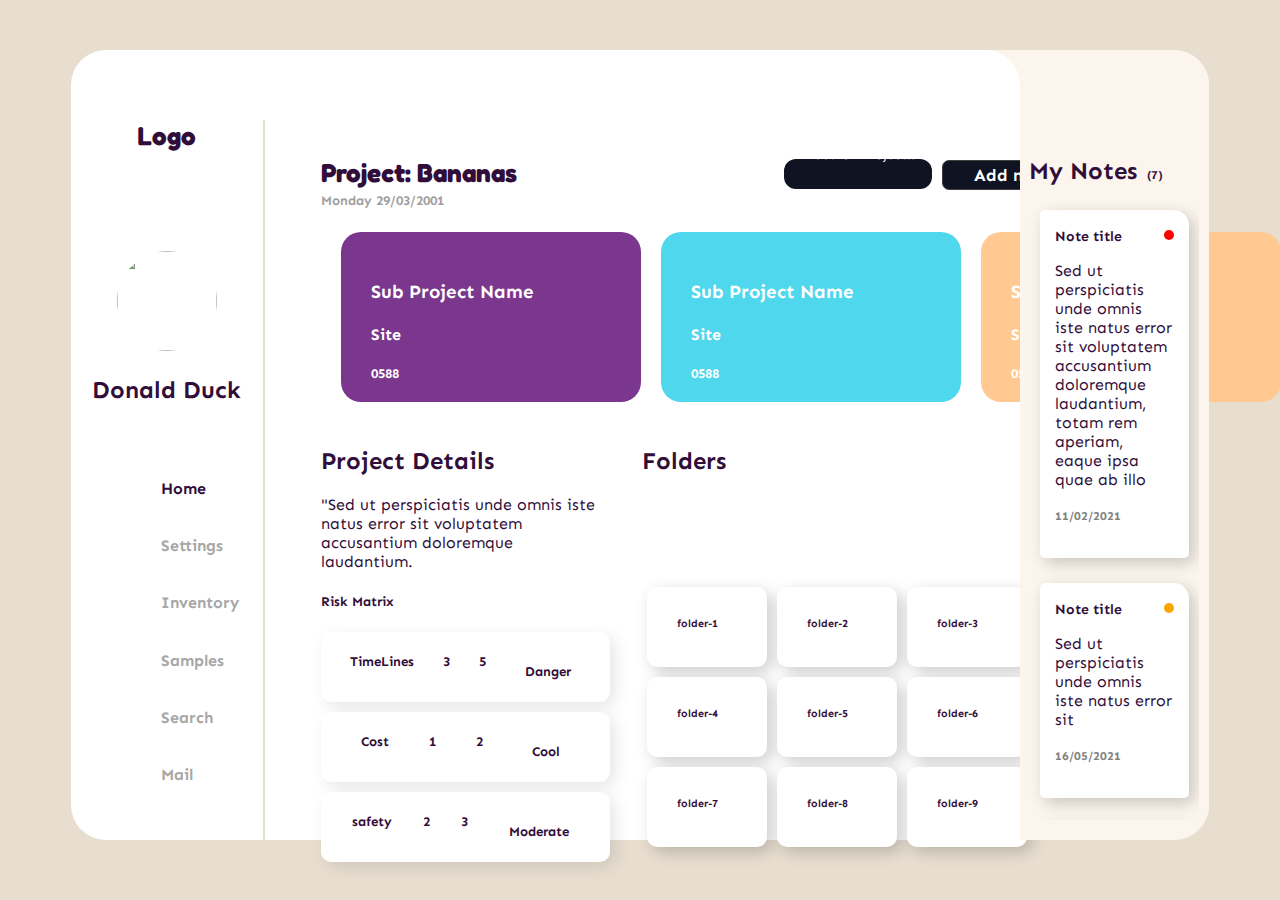
==== commit c695ac16: "1" ====
--- a/index.html
+++ b/index.html
@@ -1,246 +1,206 @@
-<!DOCTYPE html>
-<html lang="en">
-
-<head>
-    <meta charset="UTF-8">
-    <meta http-equiv="X-UA-Compatible" content="IE=edge">
-    <meta name="viewport" content="width=device-width, initial-scale=1.0">
-    <link rel="stylesheet" href="https://cdnjs.cloudflare.com/ajax/libs/font-awesome/6.1.1/css/all.min.css"
-        integrity="sha512-KfkfwYDsLkIlwQp6LFnl8zNdLGxu9YAA1QvwINks4PhcElQSvqcyVLLD9aMhXd13uQjoXtEKNosOWaZqXgel0g=="
-        crossorigin="anonymous" referrerpolicy="no-referrer" />
-    <link rel="stylesheet" href="style.css">
-    <title>Document</title>
-</head>
-
-<body>
-    <div class="main-div">
-
-        <div class="left-div">
-
-            <div class="inner-left-div">
-
-                <h1>Logo</h1>
-                <br>
-                <img class="hero-left-img"
-                    src="https://encrypted-tbn0.gstatic.com/images?q=tbn:ANd9GcQA7xiSD6hO0v89yjrR9Pq2LmM-7juZg6HToQ&usqp=CAU">
-                <h2>Donald Duck</h2>
-                <div class="menu-left">
-                    <div class="menu-left-div"  >
-                        <i class="fa-solid fa-house" onclick="Home()"></i>
-                        <h2>Home</h2>
-                    </div>
-                    <div style="color: rgb(167, 167, 166);" class="menu-left-div">
-                        <i class="fa-solid fa-gears"></i>
-                        <h2>Settings</h2>
-                    </div>
-                    <div style="color: rgb(167, 167, 166);" class="menu-left-div">
-                        <i class="fa-solid fa-toolbox"></i>
-                        <h2>Inventory</h2>
-                    </div>
-                    <div style="color: rgb(167, 167, 166);" class="menu-left-div">
-                        <i class="fa-solid fa-flask"></i>
-                        <h2>Samples</h2>
-                    </div>
-                    <div style="color: rgb(167, 167, 166);" class="menu-left-div">
-                        <i class="fa-solid fa-magnifying-glass"></i>
-                        <h2>Search</h2>
-                    </div>
-                    <div style="color: rgb(167, 167, 166);" class="menu-left-div">
-                        <i class="fa-solid fa-envelope-circle-check"></i>
-                        <h2>Mail</h2>
-                    </div>
-                </div>
-            </div>
-
-
-        </div>
-        <div class="ron">
-            <div class="middle-div">
-                <div class="middle-middle-div" id="middle-middle-div">
-                    <div class="mid-top-bar">
-                        <div class="project-mid-div">
-                            <h1>Project: Bananas</h1><i class="fa-solid fa-arrow-up-wide-short"></i>
-                            <h5>Monday 29/03/2001</h5>
-                        </div>
-
-                        <div class="inputDiv">
-
-                            <div class="form">
-                                <form autocomplete=“off” class="form-1">
-                                    <i class="fa-solid fa-magnifying-glass"></i>
-                                    <input class="css-input " id="search" type="text" placeholder="Search Project.."
-                                        autocomplete="off">
-                                </form>
-                            </div>
-
-                        </div>
-                        <h6 href="#" class="myButton1">Add new </h6>
-
-
-                    </div>
-
-                    <div class="middle-boxes">
-                        <div class="box" style=" background-color:#7b378d">
-                            <div>
-                                <h3>Sub Project Name</h3>
-                                <h4>Site</h4>
-                                <h5>0588</h5>
-                            </div>
-
-
-                        </div>
-                        <div class="box" style=" background-color:#4fd7ed">
-                            <div>
-                                <h3>Sub Project Name</h3>
-                                <h4>Site</h4>
-                                <h5>0588</h5>
-                            </div>
-
-                        </div>
-                        <div class="box" style=" background-color:#ffc991">
-                            <div>
-                                <h3>Sub Project Name</h3>
-                                <h4>Site</h4>
-                                <h5>0588</h5>
-                            </div>
-
-                        </div>
-
-
-                    </div>
-                    <div class="middle-bottom-div">
-                        <div>
-                            <h2>Project Details</h2>
-                            <p>"Sed ut perspiciatis unde omnis iste natus error sit voluptatem accusantium doloremque
-                                laudantium. </p>
-                            <h5>Risk Matrix</h5>
-                            <div class="zz">
-
-                                <h5>TimeLines</h5>
-                                <h5>3</h5>
-                                <h5>5</h5>
-                                <h5 class="zz-1">Danger</h5>
-
-
-
-                            </div>
-                            <div class="zz">
-
-                                <h5>Cost</h5>
-                                <h5>1</h5>
-                                <h5>2</h5>
-                                <h5 class="zz-2">Cool</h5>
-
-
-
-                            </div>
-                            <div class="zz">
-
-                                <h5>safety</h5>
-                                <h5>2</h5>
-                                <h5>3</h5>
-                                <h5 class="zz-3">Moderate</h5>
-
-
-
-                            </div>
-                        </div>
-                        <div>
-                            <h2>Folders</h2>
-                            <h6 id="folder-name">fsdff<span><i class="fa-solid fa-arrow-up-short-wide"></i></span></h6>
-                            <div class="xx" id="xx">
-                               
-                                    <!-- <div >
-                                        <i onclick="EnterSubFolder()" class="fa-solid fa-book"></i>
-                                        <h6 >menu 1</h6>
-                                    </div>
-                                    <div>
-                                        <i class="fa-solid fa-book-skull"></i>
-                                        <h6>menu 2</h6>
-                                    </div>
-                                    <div> <i class="fa-solid fa-user-group"></i>
-                                        <h6>menu 3</h6>
-                                    </div>
-                                    <div> <i class="fa-solid fa-calculator"></i>
-                                        <h6>menu 4</h6>
-                                    </div>
-                                    <div> <i class="fa-solid fa-square-poll-vertical"></i>
-                                        <h6>menu 5</h6>
-                                    </div>
-                                    <div> <i class="fa-solid fa-file-lines"></i>
-                                        <h6>menu 6</h6>
-                                    </div>
-                                    <div> <i class="fa-solid fa-flask-vial"></i>
-                                        <h6>menu 7</h6>
-                                    </div>
-                                    <div> <i class="fa-solid fa-registered"></i>
-                                        <h6>menu 8</h6>
-                                    </div>
-                                    <div> <i class="fa-solid fa-campground"></i>
-                                        <h6>menu 9</h6>
-                                    </div> -->
-                               
-                                
-
-                            </div>
-                            <div class="xx xx-x">
-
-                                <div>
-                                    <i onclick="" class="fa-solid fa-book"></i>
-                                    <h6 >menu 1</h6>
-                                </div>
-                                <div>
-                                    <i class="fa-solid fa-book-skull"></i>
-                                    <h6>menu 2</h6>
-                                </div>
-                              
-
-                            </div>
-
-                        </div>
-
-
-                    </div>
-                </div>
-
-            </div>
-
-
-            <div class="right-div">
-                <div class="right-top-div">
-                    <div class="right-top-div-1">
-                        <h2>My Notes<span style="font-size:12px;margin-left:10px;">(7)</span></h2>
-                        <div class="note">
-                            <h6>Note title</h6>
-                            <div></div>
-                            <p>Sed ut perspiciatis unde omnis iste natus error sit voluptatem accusantium doloremque
-                                laudantium, totam rem aperiam, eaque ipsa quae ab illo</p>
-                            <h5>11/02/2021</h5>
-                        </div>
-                        <div class="note">
-                            <h6>Note title</h6>
-                            <div style="background-color:orange;"></div>
-                            <p>Sed ut perspiciatis unde omnis iste natus error sit </p>
-                            <h5>16/05/2021</h5>
-                        </div>
-
-                        <div class="note">
-                            <h6>Note title</h6>
-                            <div style="background-color:orange;"></div>
-                            <p>Sed ut perspiciatis unde omnis iste natus error sit voluptatem accusantium doloremque
-                                laudantium. </p>
-                            <h5>10/01/2022</h5>
-                        </div>
-                    </div>
-                </div>
-
-
-            </div>
-        </div>
-
-    </div>
-    <script src="main.js"></script>
-    
-</body>
-
+<!DOCTYPE html>
+<html lang="en">
+
+<head>
+    <meta charset="UTF-8">
+    <meta http-equiv="X-UA-Compatible" content="IE=edge">
+    <meta name="viewport" content="width=device-width, initial-scale=1.0">
+    <link rel="stylesheet" href="https://cdnjs.cloudflare.com/ajax/libs/font-awesome/6.1.1/css/all.min.css"
+        integrity="sha512-KfkfwYDsLkIlwQp6LFnl8zNdLGxu9YAA1QvwINks4PhcElQSvqcyVLLD9aMhXd13uQjoXtEKNosOWaZqXgel0g=="
+        crossorigin="anonymous" referrerpolicy="no-referrer" />
+    <link rel="stylesheet" href="style.css">
+    <title>Document</title>
+</head>
+
+<body>
+    <div class="main-div">
+
+        <div class="left-div">
+
+            <div class="inner-left-div">
+
+                <h1>Logo</h1>
+                <br>
+                <img class="hero-left-img"
+                    src="https://encrypted-tbn0.gstatic.com/images?q=tbn:ANd9GcQA7xiSD6hO0v89yjrR9Pq2LmM-7juZg6HToQ&usqp=CAU">
+                <h2>Donald Duck</h2>
+                <div class="menu-left">
+                    <div class="menu-left-div"  >
+                        <i class="fa-solid fa-house" onclick="Home()"></i>
+                        <h2>Home</h2>
+                    </div>
+                    <div style="color: rgb(167, 167, 166);" class="menu-left-div">
+                        <i class="fa-solid fa-gears"></i>
+                        <h2>Settings</h2>
+                    </div>
+                    <div style="color: rgb(167, 167, 166);" class="menu-left-div">
+                        <i class="fa-solid fa-toolbox"></i>
+                        <h2>Inventory</h2>
+                    </div>
+                    <div style="color: rgb(167, 167, 166);" class="menu-left-div">
+                        <i class="fa-solid fa-flask"></i>
+                        <h2>Samples</h2>
+                    </div>
+                    <div style="color: rgb(167, 167, 166);" class="menu-left-div">
+                        <i class="fa-solid fa-magnifying-glass"></i>
+                        <h2>Search</h2>
+                    </div>
+                    <div style="color: rgb(167, 167, 166);" class="menu-left-div">
+                        <i class="fa-solid fa-envelope-circle-check"></i>
+                        <h2>Mail</h2>
+                    </div>
+                </div>
+            </div>
+
+
+        </div>
+        <div class="ron">
+            <div class="middle-div">
+                <div class="middle-middle-div" id="middle-middle-div">
+                    <div class="mid-top-bar">
+                        <div class="project-mid-div">
+                            <h1>Project: Bananas</h1><i class="fa-solid fa-arrow-up-wide-short"></i>
+                            <h5>Monday 29/03/2001</h5>
+                        </div>
+
+                        <div class="inputDiv">
+
+                            <div class="form">
+                                <form autocomplete=“off” class="form-1">
+                                    <i class="fa-solid fa-magnifying-glass"></i>
+                                    <input class="css-input " id="search" type="text" placeholder="Search Project.."
+                                        autocomplete="off">
+                                </form>
+                            </div>
+
+                        </div>
+                        <h6 href="#" class="myButton1">Add new </h6>
+
+
+                    </div>
+
+                    <div class="middle-boxes">
+                        <div class="box" style=" background-color:#7b378d">
+                            <div>
+                                <h3>Sub Project Name</h3>
+                                <h4>Site</h4>
+                                <h5>0588</h5>
+                            </div>
+
+
+                        </div>
+                        <div class="box" style=" background-color:#4fd7ed">
+                            <div>
+                                <h3>Sub Project Name</h3>
+                                <h4>Site</h4>
+                                <h5>0588</h5>
+                            </div>
+
+                        </div>
+                        <div class="box" style=" background-color:#ffc991">
+                            <div>
+                                <h3>Sub Project Name</h3>
+                                <h4>Site</h4>
+                                <h5>0588</h5>
+                            </div>
+
+                        </div>
+
+
+                    </div>
+                    <div class="middle-bottom-div">
+                        <div>
+                            <h2>Project Details</h2>
+                            <p>"Sed ut perspiciatis unde omnis iste natus error sit voluptatem accusantium doloremque
+                                laudantium. </p>
+                            <h5>Risk Matrix</h5>
+                            <div class="zz">
+
+                                <h5>TimeLines</h5>
+                                <h5>3</h5>
+                                <h5>5</h5>
+                                <h5 class="zz-1">Danger</h5>
+
+
+
+                            </div>
+                            <div class="zz">
+
+                                <h5>Cost</h5>
+                                <h5>1</h5>
+                                <h5>2</h5>
+                                <h5 class="zz-2">Cool</h5>
+
+
+
+                            </div>
+                            <div class="zz">
+
+                                <h5>safety</h5>
+                                <h5>2</h5>
+                                <h5>3</h5>
+                                <h5 class="zz-3">Moderate</h5>
+
+
+
+                            </div>
+                        </div>
+                        <div>
+                            <h2>Folders</h2>
+                            <h6 id="folder-name">fsdff<span><i class="fa-solid fa-arrow-up-short-wide"></i></span></h6>
+                            <div class="xx" id="xx">
+                               
+                   
+                               
+                                
+
+                            </div>
+                  
+
+                        </div>
+
+
+                    </div>
+                </div>
+
+            </div>
+
+
+            <div class="right-div">
+                <div class="right-top-div">
+                    <div class="right-top-div-1">
+                        <h2>My Notes<span style="font-size:12px;margin-left:10px;">(7)</span></h2>
+                        <div class="note">
+                            <h6>Note title</h6>
+                            <div></div>
+                            <p>Sed ut perspiciatis unde omnis iste natus error sit voluptatem accusantium doloremque
+                                laudantium, totam rem aperiam, eaque ipsa quae ab illo</p>
+                            <h5>11/02/2021</h5>
+                        </div>
+                        <div class="note">
+                            <h6>Note title</h6>
+                            <div style="background-color:orange;"></div>
+                            <p>Sed ut perspiciatis unde omnis iste natus error sit </p>
+                            <h5>16/05/2021</h5>
+                        </div>
+
+                        <div class="note">
+                            <h6>Note title</h6>
+                            <div style="background-color:orange;"></div>
+                            <p>Sed ut perspiciatis unde omnis iste natus error sit voluptatem accusantium doloremque
+                                laudantium. </p>
+                            <h5>10/01/2022</h5>
+                        </div>
+                    </div>
+                </div>
+
+
+            </div>
+        </div>
+
+    </div>
+    <script src="main.js"></script>
+    
+</body>
+
 </html>--- a/style.css
+++ b/style.css
@@ -1,368 +1,368 @@
-@import url('https://fonts.googleapis.com/css2?family=Baloo+Tammudu+2&family=Fredoka+One&family=Sen&display=swap');
-
-body{
-   background-color: #E7DED0;
-   color: #310E3A;
-  font-family: 'Fredoka One', cursive;
-}
-p{
-	
-	font-family: 'Sen', sans-serif;
-}
-h2{
-	
-	font-family: 'Sen', sans-serif;
-}
-
-h5{
-	
-	font-family: 'Sen', sans-serif;
-}
-h6{
-	
-	font-family: 'Sen', sans-serif;
-}
-.main-div{
-    display: grid;
-    grid-template-columns: 17% 83%;
-  
-    width: 90%;
-    margin: auto;
-   margin-top: 50px;
-   border-radius: 0 35px 35px 0;
- 
-}
-.left-div{
-background-color: rgb(255, 255, 255);
-height:80vh;
-padding-top: 70px;
-border-radius: 35px 0 0 35px;
-
-
-}
-
-
-.inner-left-div{
-    text-align: center;
-    border-right: 2px solid #E7DED0;
-}
-.logo-img{
-    width: 25px;
-}
-.inner-left-div > h1{
-    display: inline;
-    font-size: 26px;
-}
-.hero-left-img{
-    width: 100px;
-    height: 100px;
-    border-radius: 50%;
-    margin-top: 100px;
-}
-.middle-div{
-    background-color: rgb(255, 255, 255);
-    height:80vh;
-    padding-top: 70px;
-    border-radius: 0 35px 35px 0;
-}
-.right-div{
-    background-color: #FBF5EE;
-    height:80vh;
-    padding-top: 70px;
-    border-radius: 0 35px 35px 0;
-  
-    
-}
-.ron{
-    display: grid;
-    grid-template-columns: 80% 20%;
-    background-color: #FBF5EE;
-    border-radius: 0 35px 35px 0;
-}
-.menu-left-div{
-    display: flex;
-    justify-content: flex-start;
-    padding-left: 75px;
-}
-.menu-left-div>i{
-   margin-top: 25px;
-}
-.menu-left-div>h2{
-    margin-left: 15px;
-	font-size:16px;
-	margin-top:25px;
- }
- .menu-left-div>h2:hover{
-    cursor: pointer;
- }
-  .menu-left-div>i:hover{
-    cursor: pointer;
- }
- .menu-left{
-     margin-top: 50px;
-     padding-bottom: 50px;
- }
- .mid-top-bar{
-     display: flex;
-    justify-content:space-between ; 
- }
- .mid-search-div{
-width: 50px;
-height: 50px;
-background-color: #F4F4F5;
-
- }
- .myButton1 {
-	background-color:#101322;
-	border-radius:7px;
-	border:1px solid #404040;
-	display:inline-block;
-	cursor:pointer;
-	color:#ffffff;
-
-	font-size:17px;
-	padding:4px 31px;
-	text-decoration:none;
-    white-space: nowrap; 
-    text-overflow: ellipsis;
-    height: 100%;
-
-	
-}
-.mid-right-top-search-div {
-    display: flex;
-   
-}
-.css-input {
-  
-    background-color: rgba(0,0,0,0.0);
-    border-width: 0px;
-    color: white;
-    margin-left: 15%;
-    position: relative;
-   bottom: 20px;
-  font-family: 'Sen', sans-serif;
-    
-   }
-   .css-input:focus {
-       outline:none;
-   }
-   .css-input::placeholder {
-    color: white;
-    opacity: 1; /* Firefox */
-  }
-   .inputDiv {
-    font-size: 16px;
-    border-width: 0px;
-    padding: 10px;
-    background-color: #101322;
-    color: #ffffff;
-    display: inline-block;
-    border-radius: 12px;
-    width: 20%;
-    height: 10px;
-    margin-top: 39px;
-    margin-right: 10px;
-    margin-left: 40%;
-}
-
-.middle-middle-div{
-    width:85%;
-    margin: auto;
-   
-}
-.middle-middle-div{
-    width:85%;
-    margin: auto;
-   
-}
-.project-mid-div{
-    margin-top: 20px;
-width: 300px;
-white-space: nowrap; 
-}
-.project-mid-div>h1{
-    font-size: 26px;
-    margin-bottom: 0;
-	display:inline-block;
-}
-.project-mid-div>i{
-    margin-left:10px;
-}
-.project-mid-div>i:hover{
-    cursor:pointer;
-}
-.project-mid-div>h5{
-    color: #9f9f9f;
-    margin-top: 5px;
-    
-
-}
-.middle-boxes{
-    display: flex;
-    overflow-x: hidden;
-   
-    width: 2500px;
-}
-.box{
-    width:300px;
-    height: 170px;
-    border-radius: 20px;
-    background-color: #310E3A;
-    margin-left: 20px;
-	font-family: 'Sen', sans-serif;
-   
-
-}
-.box > div{
-	padding-top:30px;
- color:white;
- width:80%;
- margin:auto;
-   
-
-}
-.box:hover{
-cursor:pointer;
-   
-
-}
-.form{
-    position: relative;
-	bottom:6px;
-}
-.middle-bottom-div{
-	margin-top:25px;
-
-	height:400px;
-	display:grid;
-	grid-template-columns: 50% 50%;
-}
-.middle-bottom-div>div>p{
-	width:90%;
-}
-.zz{
-	width:90%;
-	height:70px;
-background-color: white;
-	margin-top:10px;
-		-webkit-box-shadow: 5px 5px 16px 0px rgba(0,0,0,0.1); 
-box-shadow: 5px 5px 16px 0px rgba(0,0,0,0.1);
-border-radius:10px;
-display:flex;
-    justify-content: space-evenly;
-}
-
-
-
-.zz-1{
-	background-color:red;
-	padding:10px;
-	border-radius:5px;
-}
-.zz-2{
-	background-color:green;
-	padding:10px;
-	border-radius:5px;
-}
-.zz-3{
-	background-color:yellow;
-	padding:10px;
-	border-radius:5px;
-}
-
-.xx{
-	margin-top:25px;
-	display:grid;
-	  grid-template-columns: auto auto auto;
-	}
-.xx>div{
-	width:120px;
-	height:80px;
-	    background-color: white;
-	margin:5px;
-	border-radius:10px;
-	color: #310E3A;
-	-webkit-box-shadow: 5px 5px 16px 0px rgba(0,0,0,0.2); 
-box-shadow: 5px 5px 16px 0px rgba(0,0,0,0.2);
-}	
-.xx{
-width:100px;
-}
-.xx>div>i{
-	margin-top:25px;
-	margin-left:30px;
-	
-}	
-.xx>div>h6{
-	margin-top:10px;
-	margin-left:30px;
-}
-.xx>div>i:hover{
-cursor:pointer;
-	
-}	
-.right-top-div{
-	width:90%;
-	margin:auto;
-	height:700px;
-	overflow-y:scroll;
-	
-}
-.right-top-div::-webkit-scrollbar {
-  display: none;
-}
-.right-top-div-1{
-	
-	margin-top:36px;
-	
-}
-.note{
-	
-	width:70%;
-	margin:auto;
-	background-color:yellow;
-	border-radius:5px 15px 5px 5px;
-	background-color:white;
-		padding:15px ;
-			-webkit-box-shadow: 5px 5px 16px 0px rgba(0,0,0,0.2); 
-box-shadow: 5px 5px 16px 0px rgba(0,0,0,0.2);
-margin-top:25px;
-
-}
-.note>div{
-	background-color:red;
-	width:10px;
-	height:10px;
-	border-radius:50%;
-	/* display:inline-block; */
-	float:right;
-	margin-top:5px;
-	
-	
-}
-.note > h6{
-	display:inline-block;
-	font-size:14px;
-	margin:0;
-
-}
-.note>h5{
-	color:gray;
-	font-size:12px; 
-	
-}
-.note>div:hover{
-	
-	cursor:pointer;
-}
-#folder-name{
-    visibility: hidden;
-    margin-top: 50px;
-    margin-left: 25px;
-    font-size: 16px;
-}
-.xx-x{
-    display: none;
-}
+@import url('https://fonts.googleapis.com/css2?family=Baloo+Tammudu+2&family=Fredoka+One&family=Sen&display=swap');
+
+body{
+   background-color: #E7DED0;
+   color: #310E3A;
+  font-family: 'Fredoka One', cursive;
+}
+p{
+	
+	font-family: 'Sen', sans-serif;
+}
+h2{
+	
+	font-family: 'Sen', sans-serif;
+}
+
+h5{
+	
+	font-family: 'Sen', sans-serif;
+}
+h6{
+	
+	font-family: 'Sen', sans-serif;
+}
+.main-div{
+    display: grid;
+    grid-template-columns: 17% 83%;
+  
+    width: 90%;
+    margin: auto;
+   margin-top: 50px;
+   border-radius: 0 35px 35px 0;
+ 
+}
+.left-div{
+background-color: rgb(255, 255, 255);
+height:80vh;
+padding-top: 70px;
+border-radius: 35px 0 0 35px;
+
+
+}
+
+
+.inner-left-div{
+    text-align: center;
+    border-right: 2px solid #E7DED0;
+}
+.logo-img{
+    width: 25px;
+}
+.inner-left-div > h1{
+    display: inline;
+    font-size: 26px;
+}
+.hero-left-img{
+    width: 100px;
+    height: 100px;
+    border-radius: 50%;
+    margin-top: 100px;
+}
+.middle-div{
+    background-color: rgb(255, 255, 255);
+    height:80vh;
+    padding-top: 70px;
+    border-radius: 0 35px 35px 0;
+}
+.right-div{
+    background-color: #FBF5EE;
+    height:80vh;
+    padding-top: 70px;
+    border-radius: 0 35px 35px 0;
+  
+    
+}
+.ron{
+    display: grid;
+    grid-template-columns: 80% 20%;
+    background-color: #FBF5EE;
+    border-radius: 0 35px 35px 0;
+}
+.menu-left-div{
+    display: flex;
+    justify-content: flex-start;
+    padding-left: 75px;
+}
+.menu-left-div>i{
+   margin-top: 25px;
+}
+.menu-left-div>h2{
+    margin-left: 15px;
+	font-size:16px;
+	margin-top:25px;
+ }
+ .menu-left-div>h2:hover{
+    cursor: pointer;
+ }
+  .menu-left-div>i:hover{
+    cursor: pointer;
+ }
+ .menu-left{
+     margin-top: 50px;
+     padding-bottom: 50px;
+ }
+ .mid-top-bar{
+     display: flex;
+    justify-content:space-between ; 
+ }
+ .mid-search-div{
+width: 50px;
+height: 50px;
+background-color: #F4F4F5;
+
+ }
+ .myButton1 {
+	background-color:#101322;
+	border-radius:7px;
+	border:1px solid #404040;
+	display:inline-block;
+	cursor:pointer;
+	color:#ffffff;
+
+	font-size:17px;
+	padding:4px 31px;
+	text-decoration:none;
+    white-space: nowrap; 
+    text-overflow: ellipsis;
+    height: 100%;
+
+	
+}
+.mid-right-top-search-div {
+    display: flex;
+   
+}
+.css-input {
+  
+    background-color: rgba(0,0,0,0.0);
+    border-width: 0px;
+    color: white;
+    margin-left: 15%;
+    position: relative;
+   bottom: 20px;
+  font-family: 'Sen', sans-serif;
+    
+   }
+   .css-input:focus {
+       outline:none;
+   }
+   .css-input::placeholder {
+    color: white;
+    opacity: 1; /* Firefox */
+  }
+   .inputDiv {
+    font-size: 16px;
+    border-width: 0px;
+    padding: 10px;
+    background-color: #101322;
+    color: #ffffff;
+    display: inline-block;
+    border-radius: 12px;
+    width: 20%;
+    height: 10px;
+    margin-top: 39px;
+    margin-right: 10px;
+    margin-left: 40%;
+}
+
+.middle-middle-div{
+    width:85%;
+    margin: auto;
+   
+}
+.middle-middle-div{
+    width:85%;
+    margin: auto;
+   
+}
+.project-mid-div{
+    margin-top: 20px;
+width: 300px;
+white-space: nowrap; 
+}
+.project-mid-div>h1{
+    font-size: 26px;
+    margin-bottom: 0;
+	display:inline-block;
+}
+.project-mid-div>i{
+    margin-left:10px;
+}
+.project-mid-div>i:hover{
+    cursor:pointer;
+}
+.project-mid-div>h5{
+    color: #9f9f9f;
+    margin-top: 5px;
+    
+
+}
+.middle-boxes{
+    display: flex;
+    overflow-x: hidden;
+   
+    width: 2500px;
+}
+.box{
+    width:300px;
+    height: 170px;
+    border-radius: 20px;
+    background-color: #310E3A;
+    margin-left: 20px;
+	font-family: 'Sen', sans-serif;
+   
+
+}
+.box > div{
+	padding-top:30px;
+ color:white;
+ width:80%;
+ margin:auto;
+   
+
+}
+.box:hover{
+cursor:pointer;
+   
+
+}
+.form{
+    position: relative;
+	bottom:6px;
+}
+.middle-bottom-div{
+	margin-top:25px;
+
+	height:400px;
+	display:grid;
+	grid-template-columns: 50% 50%;
+}
+.middle-bottom-div>div>p{
+	width:90%;
+}
+.zz{
+	width:90%;
+	height:70px;
+background-color: white;
+	margin-top:10px;
+		-webkit-box-shadow: 5px 5px 16px 0px rgba(0,0,0,0.1); 
+box-shadow: 5px 5px 16px 0px rgba(0,0,0,0.1);
+border-radius:10px;
+display:flex;
+    justify-content: space-evenly;
+}
+
+
+
+.zz-1{
+	
+	padding:10px;
+	border-radius:5px;
+}
+.zz-2{
+	
+	padding:10px;
+	border-radius:5px;
+}
+.zz-3{
+	
+	padding:10px;
+	border-radius:5px;
+}
+
+.xx{
+	margin-top:25px;
+	display:grid;
+	  grid-template-columns: auto auto auto;
+	}
+.xx>div{
+	width:120px;
+	height:80px;
+	    background-color: white;
+	margin:5px;
+	border-radius:10px;
+	color: #310E3A;
+	-webkit-box-shadow: 5px 5px 16px 0px rgba(0,0,0,0.2); 
+box-shadow: 5px 5px 16px 0px rgba(0,0,0,0.2);
+}	
+.xx{
+width:100px;
+}
+.xx>div>i{
+	margin-top:25px;
+	margin-left:30px;
+	
+}	
+.xx>div>h6{
+	margin-top:10px;
+	margin-left:30px;
+}
+.xx>div>i:hover{
+cursor:pointer;
+	
+}	
+.right-top-div{
+	width:90%;
+	margin:auto;
+	height:700px;
+	overflow-y:scroll;
+	
+}
+.right-top-div::-webkit-scrollbar {
+  display: none;
+}
+.right-top-div-1{
+	
+	margin-top:36px;
+	
+}
+.note{
+	
+	width:70%;
+	margin:auto;
+	background-color:yellow;
+	border-radius:5px 15px 5px 5px;
+	background-color:white;
+		padding:15px ;
+			-webkit-box-shadow: 5px 5px 16px 0px rgba(0,0,0,0.2); 
+box-shadow: 5px 5px 16px 0px rgba(0,0,0,0.2);
+margin-top:25px;
+
+}
+.note>div{
+	background-color:red;
+	width:10px;
+	height:10px;
+	border-radius:50%;
+	/* display:inline-block; */
+	float:right;
+	margin-top:5px;
+	
+	
+}
+.note > h6{
+	display:inline-block;
+	font-size:14px;
+	margin:0;
+
+}
+.note>h5{
+	color:gray;
+	font-size:12px; 
+	
+}
+.note>div:hover{
+	
+	cursor:pointer;
+}
+#folder-name{
+    visibility: hidden;
+    margin-top: 50px;
+    margin-left: 25px;
+    font-size: 16px;
+}
+.xx-x{
+    display: none;
+}
 	